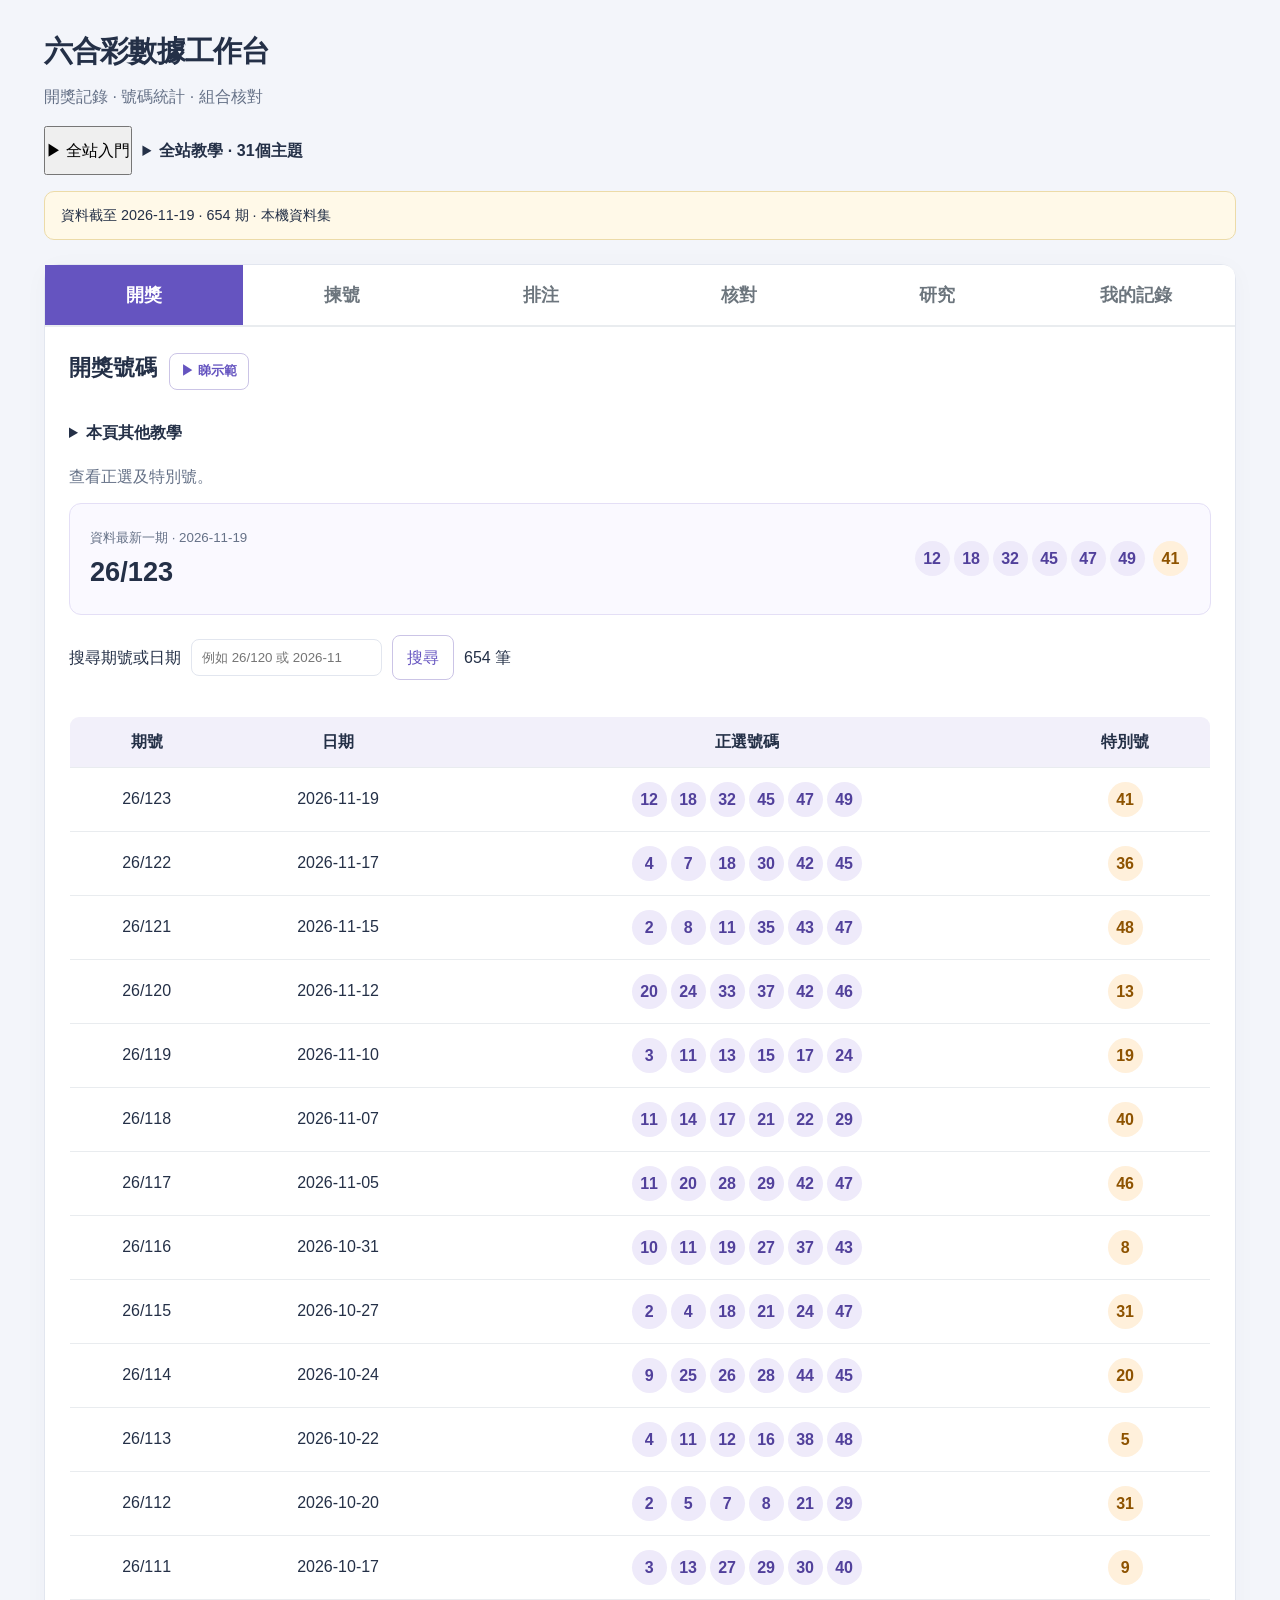
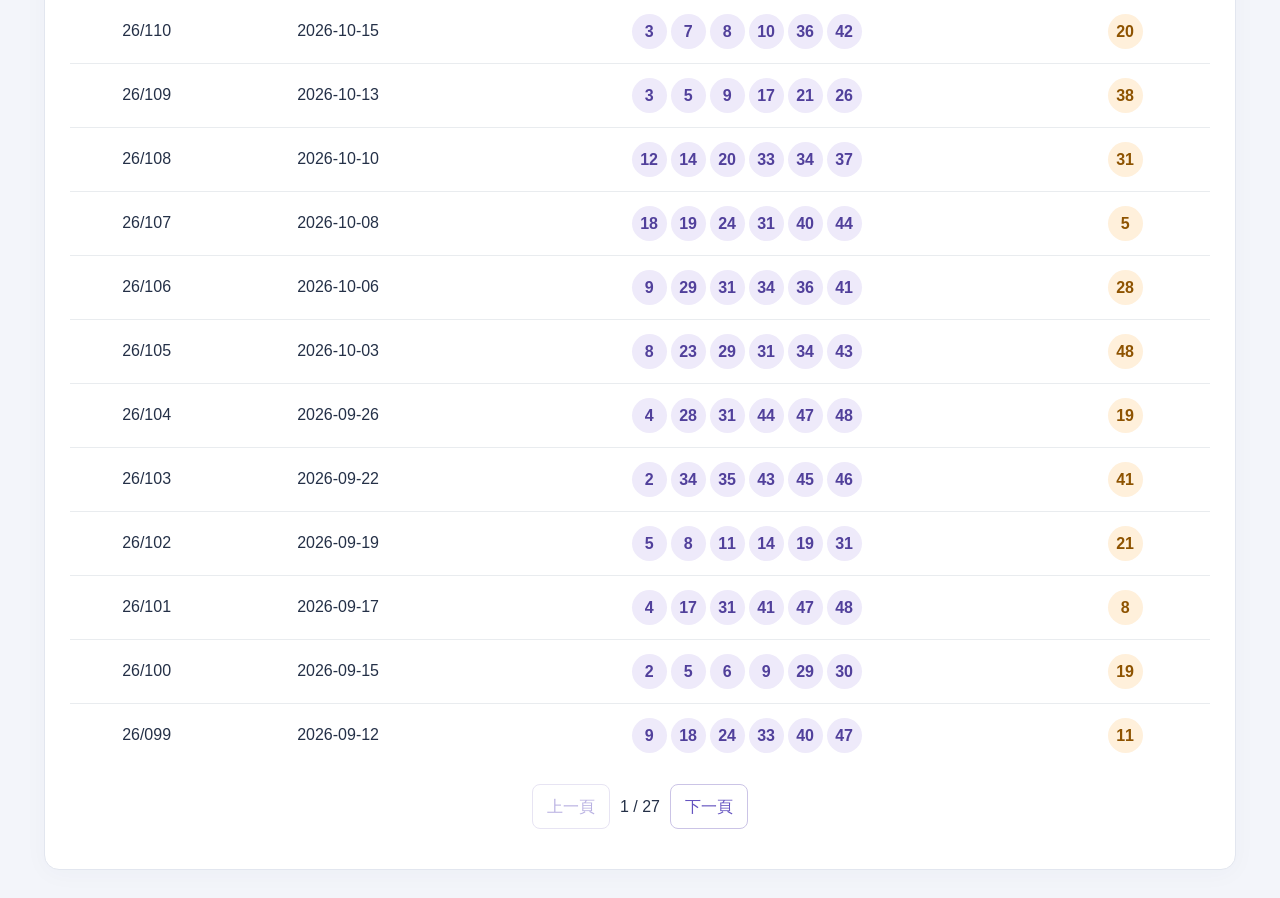
==== index.html @ 2b221ed0 "Add files via upload" ====
<!DOCTYPE html>
<html lang="zh-TW">
<head>
    <meta charset="UTF-8">
    <meta name="viewport" content="width=device-width, initial-scale=1.0">
    <title>六合彩數據工作台</title>
    <link rel="stylesheet" href="assets/base.css?v=20261117-prospective"><link rel="stylesheet" href="assets/ui.css?v=20261123-pool-hit-odds">
<link rel="stylesheet" href="assets/tutorials.css?v=20261118-mode-layout">
<link rel="stylesheet" href="assets/screen-tutorials.css?v=20261118-screen2">
</head>
<body>
    <div class="container">
        <div class="header">
            <h1>六合彩數據工作台</h1>
            <p>開獎記錄 · 號碼統計 · 組合核對</p>
        </div>

        <div class="tab-container">
            <div class="tab-nav">
                <button class="tab-button active" onclick="switchTab('results')">開獎結果</button>
                <button class="tab-button" onclick="switchTab('statistics')">統計分析</button>
                <button class="tab-button" onclick="switchTab('verification')">核對中獎</button>
            </div>

            <div class="tab-content">
                <!-- 結果標籤頁 -->
                <div id="results" class="tab-pane active">
                    <h2>近期開獎結果</h2>
                    <div id="results-content" class="loading">正在載入開獎數據...</div>
                </div>

                <!-- 統計標籤頁 -->
                <div id="statistics" class="tab-pane">
                    <h2>號碼統計分析</h2>
<section class="budget-panel" aria-labelledby="budget-title">
<h3 id="budget-title">固定注數：比較實際中獎機會</h3>
<p>先定注數及目標，再比較同一號碼池的排注方式。以下為研究及模擬，不會代你投注。</p>
<div class="budget-grid">
<label>每期注數<select id="budget-count"><option>5</option><option selected>10</option><option>15</option></select></label>
<label>主要目標<select id="budget-target"><option value="3">至少一注中3個正選</option><option value="4">至少一注中4個正選</option></select></label>
<label>探索用號碼池<select id="budget-scope"><option value="all">全49碼</option><option value="selected">按所選方法揀號</option><option value="custom">手動輸入心水池</option></select></label>
<label id="budget-selection-field" hidden>選號方法<select id="budget-selection"><option value="rank">排名（含特別號）</option><option value="rank_regular">排名（只計正選）</option><option value="blend">長短期混合</option><option value="rank_with_pair">排名＋搭配</option></select></label>
<label id="budget-size-field" hidden>自動號碼池大小<select id="budget-size"><option>10</option><option>11</option><option selected>12</option><option>13</option><option>14</option><option>15</option><option>16</option><option>17</option><option>18</option><option>19</option><option>20</option></select></label>
<label id="budget-train-field" hidden>選號資料期數<input id="budget-train" type="number" min="1" max="500" value="100"></label>
<label id="budget-short-field" hidden>混合短期<input id="budget-short" type="number" min="1" max="500" value="10"></label>
<label>探索重現編號<input id="budget-seed" type="number" min="0" max="4294967295" value="20261118"></label>
</div>
<p id="budget-scope-note" class="muted" aria-live="polite">從全49碼排注。</p>
<label id="budget-custom-field" class="budget-custom" hidden>心水號碼（以空格或逗號分隔）<input id="budget-custom" value="1 5 8 12 16 20 24 28 32 36 40 45"></label>
<div class="search-row"><button id="budget-generate" onclick="BudgetUI.generate()">產生並比較兩組注碼</button><button id="budget-export" onclick="BudgetUI.exportBets()" disabled>匯出完整注碼 JSON</button></div>
<p id="budget-status" role="status" aria-live="polite"></p><div id="budget-output"></div>
<div class="search-row"><label>核對歷史一期 <select id="budget-draw"></select></label><button id="budget-check" onclick="BudgetUI.check()" disabled>核對這兩組注碼</button></div><div id="budget-check-result"></div>
<details><summary>覆蓋方案：保證條件與整體機會</summary><p>12碼15注完整三碼覆蓋：池內有至少3個正選，至少一注中3個。此模板已逐一核對220種三碼組合。公平攪珠下，固定12碼完整覆蓋的整體中獎機會約14.8%；全49碼隨機15張不同注碼的平均機會約24.6%。兩者條件不同。</p><p>現有Mandel標準版覆蓋池內五碼組合：池內至少5個正選，至少一注中5個。刪注過濾會損失原覆蓋保證。</p><p><a href="https://combinatorialpress.com/ars-articles/volume-040-ars-articles/minimum-12-6-3-covers/" target="_blank" rel="noopener">12碼15注研究</a> · <a href="https://groups.google.com/g/rec.gambling.lottery/c/h9mVQc_rY3c" target="_blank" rel="noopener">163注原始來源</a></p><button onclick="BudgetUI.example()">查看49碼163注研究示例</button><div id="budget-example"></div></details>
<hr><h3>新版前瞻：同注數，逐期比較中獎</h3>
<p>開獎前鎖定五組注碼，資料更新後再核對。</p>
<p id="ticket-config-summary"></p>
<button type="button" onclick="BudgetUI.configureStudy()">設定研究選號及注數</button>
<div class="search-row"><label>預定評估期數 <input id="budget-horizon" type="number" min="20" max="500" value="120"></label><label>新版研究方案 <select id="ticket-plan" onchange="BudgetUI.renderStudy()"><option value="new">建立新版研究</option></select></label><button id="ticket-create" onclick="BudgetUI.save(true)">鎖定新方案及首期五組注碼</button><button id="ticket-next" onclick="BudgetUI.save(false)" disabled>保存下一期五組注碼</button><button onclick="BudgetUI.renderStudy()">更新結果</button></div>
<p id="ticket-status" role="status" aria-live="polite"></p><div id="ticket-results"></div>
<div class="search-row"><button id="ticket-export" onclick="BudgetUI.exportStudy()" disabled>匯出新版研究 JSON</button><button id="ticket-csv" onclick="BudgetUI.csv()" disabled>匯出逐期 CSV</button><label>匯入新版備份 <input type="file" accept=".json,application/json" onchange="BudgetUI.importStudy(this)"></label></div>
</section>

                    <div class="stats-controls">
                        <div class="range-selection">
                            <div class="range-title">📊 期數範圍選擇</div>

                            <div class="range-inputs">
                                <div class="input-group">
                                    <label class="input-label">最近第幾期起</label>
                                    <input type="number" id="start-period" class="period-input" min="1" max="999" value="1" placeholder="1">
                                </div>

                                <div class="range-separator">至</div>

                                <div class="input-group">
                                    <label class="input-label">最近第幾期止</label>
                                    <input type="number" id="end-period" class="period-input" min="1" max="999" value="100" placeholder="100">
                                </div>
                            </div>

                            <div class="range-info">
                                <span id="period-count">統計期數：100期</span> |
                                <span id="period-range">範圍：第1期 至 第100期</span>
                            </div>

                            <div class="quick-select">
                                <button type="button" class="prev-period-btn" onclick="shiftRangeBackward('stats')">⬅️ 上期</button>
                                <button type="button" class="next-period-btn" onclick="shiftRangeForward('stats')">下期 ➡️</button>
                                <button class="quick-btn" onclick="setQuickRange(1, 10)">近10期</button>
                                <button class="quick-btn" onclick="setQuickRange(1, 20)">近20期</button>
                                <button class="quick-btn" onclick="setQuickRange(1, 30)">近30期</button>
                                <button class="quick-btn" onclick="setQuickRange(1, 50)">近50期</button>
                                <button class="quick-btn" onclick="setQuickRange(1, 75)">近75期</button>
                                <button class="quick-btn" onclick="setQuickRange(1, 100)">近100期</button>
                            </div>
                            <div class="apply-buttons">
                                <button class="apply-btn" onclick="applyRangeSelection()">🔍 應用範圍統計</button>
                                <button class="apply-btn filter-btn" onclick="filterHighFrequencyNumbers()">🎲 篩選高頻號碼</button>
                            </div>
                        </div>
                        
                        <!-- 高頻號碼篩選結果顯示區域 -->
                        <div id="high-frequency-result" class="high-frequency-result">
                            <div class="hf-flex-container">
                                <!-- 左側：當前篩選結果 -->
                                <div class="hf-panel">
                                    <div class="hf-panel-header">
                                        <h4 class="hf-panel-title">📊 高頻號碼篩選結果</h4>
                                        <div class="hf-mode-inline">
                                            <select id="filter-mode-select" class="filter-mode-select-sm" onchange="updateFilterModeDescription()">
                                                <option value="default">純排名（固定總數，含特別號）</option>
                                                <option value="rank">排名模式（可切冷門，固定總數）</option>
                                                <option value="rank_regular">純排名（只計正選）</option>
                                                <option value="blend">長短期混合（含特別號）</option>
                                                <option value="rank_with_pair">排名＋搭配（固定總數）</option>
                                                <option value="cold_hot_balance">冷熱平衡</option>
                                                <option value="random">純隨機</option>
                                            </select>
                                            <select id="filter-count-select" aria-label="最終篩選號碼數" title="所有模式均以此數量作最終號碼總數" class="filter-count-select-sm" onchange="updateFilterModeDescription()">
<option value="6">6個</option>
<option value="7">7個</option>
<option value="8">8個</option>
<option value="9">9個</option>
<option value="10" selected>10個</option>
<option value="11">11個</option>
<option value="12">12個</option>
<option value="13">13個</option>
<option value="14">14個</option>
<option value="15">15個</option>
<option value="16">16個</option>
<option value="17">17個</option>
<option value="18">18個</option>
<option value="19">19個</option>
<option value="20">20個</option>
<option value="21">21個</option>
<option value="22">22個</option>
<option value="23">23個</option>
<option value="24">24個</option>
<option value="25">25個</option>
<option value="26">26個</option>
<option value="27">27個</option>
<option value="28">28個</option>
<option value="29">29個</option>
<option value="30">30個</option>
<option value="31">31個</option>
<option value="32">32個</option>
<option value="33">33個</option>
<option value="34">34個</option>
<option value="35">35個</option>
<option value="36">36個</option>
<option value="37">37個</option>
<option value="38">38個</option>
<option value="39">39個</option>
<option value="40">40個</option>
<option value="41">41個</option>
<option value="42">42個</option>
<option value="43">43個</option>
<option value="44">44個</option>
<option value="45">45個</option>
<option value="46">46個</option>
<option value="47">47個</option>
<option value="48">48個</option>
<option value="49">49個</option>
</select>
                                            <button type="button" id="rank-cold-toggle-btn" class="rank-cold-toggle-btn" style="display:none;" onclick="toggleRankColdComplement()" title="在頻率最高 N 碼與最低 N 碼間切換">切換冷門</button>
                                        </div>
                                    </div>
                                    <div id="blend-controls" hidden><label for="filter-short-periods">混合短期期數</label> <input id="filter-short-periods" type="number" min="1" value="10" onchange="updateFilterModeDescription()"><p class="muted">短期使用所選範圍中最新的幾期；長期使用整個所選範圍。兩邊先按期數換算頻率，再各佔50%；短期亦包含在長期內。例如長期20／短期10，最近10期合計佔75%權重，其餘10期佔25%。</p></div>
                                    <div class="hf-filter-info">
                                        <strong>篩選條件：</strong>
                                        <span id="filter-threshold-info" class="hf-highlight-text"></span>
                                    </div>
                                    <div class="hf-result-box">
                                        <strong>符合條件的號碼：</strong>
                                        <span id="filtered-numbers-count" class="hf-highlight-bold"></span>
                                        <div id="filtered-numbers" class="hf-numbers-display"></div>
                                    </div>
                                    <div class="hf-result-box-green">
                                        <strong>驗證期（較新一期）：</strong>
                                        <span id="previous-period-info" class="muted"></span>
                                        <div id="previous-period-numbers" class="hf-numbers-display" aria-live="polite"></div>
                                    </div>
                                    <div class="hf-result-box-green">
                                        <strong>詳細中獎概率</strong>
                                        <div id="probability-panel" class="hf-probability-panel">
                                            <div class="hf-probability-toolbar">
                                                <span class="hf-probability-toolbar-title">候選號碼與抽號模式概率</span>
                                                <button type="button" id="probability-toggle-btn" class="hf-probability-toggle" onclick="toggleProbabilityPanel()" aria-expanded="true" aria-controls="probability-info">收起</button>
                                            </div>
                                            <div id="probability-info" class="hf-probability-info" role="region" aria-label="候選號碼與抽號模式概率"></div>
                                        </div>
                                    </div>
                                    <div class="hf-result-box-purple">
                                        <div class="hf-draw-header">
                                            <strong>抽號模式：</strong>
                                            <select id="draw-mode-select" class="draw-mode-select-sm" onchange="updateDrawModeUI()">
                                                <option value="paired">保留搭配（每注6碼）</option>
                                                <option value="single" selected>單式（每注6個號碼）</option>
                                                <option value="complex">複式（每注7–15個號碼）</option>
                                                <option value="smart">聰明組合</option>
                                                <option value="smartComplex">聰明組合+復式</option>
                                                <option value="banker">膽拖（手動揀膽／腳）</option>
                                                <option value="mandel">Mandel 濃縮法</option>
                                            </select>

<div id="draw-ticket-count-container" class="draw-mode-option"><label for="draw-ticket-count">注數（覆蓋式排法）</label><select id="draw-ticket-count" onchange="refreshRandom6()"><option value="1">1注</option><option value="2">2注</option><option value="3">3注</option><option value="4">4注</option><option value="5">5注</option><option value="6">6注</option><option value="7">7注</option><option value="8">8注</option><option value="9">9注</option><option value="10">10注</option></select></div>
                                            <div id="paired-count-container" class="draw-mode-option" style="display:none"><label for="paired-count">保留搭配注數</label><select id="paired-count" onchange="refreshRandom6()"><option>1</option><option>3</option><option selected>5</option><option>10</option></select></div>
                                            <!-- Mandel 模式：號碼數量選擇器 -->
                                            <div id="mandel-draw-count-container" class="draw-mode-option" style="display: none;">
                                                <label>隨機選取號碼數：</label>
                                                <select id="mandel-draw-count-select" onchange="updateDrawModeUI()" class="complex-count-select-sm">
                                                    <option value="7">7個</option>
                                                    <option value="8">8個</option>
                                                    <option value="9">9個</option>
                                                    <option value="10" selected>10個</option>
                                                    <option value="11">11個</option>
                                                    <option value="12">12個</option>
                                                    <option value="13">13個</option>
                                                    <option value="14">14個</option>
                                                    <option value="15">15個</option>
                                                </select>
                                                <label class="mandel-advanced-option"><input type="checkbox" id="mandel-draw-advanced" onchange="onStatsMandelAdvancedChange()">進階版：剔除同區段4碼或以上的注碼</label>
                                                <details class="mandel-help"><summary>Mandel 係咩？用10碼做例子</summary><p>這個功能把已選號碼組成較少的六碼注數。所選的10碼全買複式是210注；本程式標準濃縮版生成56注。</p><p>標準版讓池內<strong>每一組5個號碼</strong>至少出現在一注內。所以選號池有至少5個正選時，至少一注會中5個正選或更多；不保證中6個，也不會令號碼池更容易選中開獎號碼。</p><p>進階版會再刪去含4個或以上同區段號碼的整注，因此注數更少，但原有五碼覆蓋保證不再適用。節省注數不等於提高中獎率或保證回本。</p></details>
                                                <small>統計頁從篩選結果抽取指定碼數；「核對中獎」的Mandel模式亦可手動揀號。</small>
                                            </div>

                                            <!-- 復式模式：數量選擇器 -->
                                            <div id="complex-count-container" class="draw-mode-option" style="display: none;">
                                                <label>號碼數量：</label>
                                                <select id="complex-count-select" class="complex-count-select-sm" onchange="onComplexCountChange()">
                                                    <option value="7">7個</option>
                                                    <option value="8">8個</option>
                                                    <option value="9">9個</option>
                                                    <option value="10">10個</option>
                                                    <option value="11">11個</option>
                                                    <option value="12">12個</option>
                                                    <option value="13">13個</option>
                                                    <option value="14">14個</option>
                                                    <option value="15">15個</option>
                                                </select>
                                            </div>
                                            
                                            <!-- 聰明組合模式：核心號碼選項 -->
                                            <div id="smart-core-container" class="draw-mode-option" style="display: none;">
                                                <label class="core-checkbox-label">
                                                    <input type="checkbox" id="smart-core-checkbox" onchange="updateSmartCoreUI()">
                                                    核心號碼
                                                </label>
                                                <select id="smart-core-number" class="smart-core-select-sm" style="display: none;" onchange="onSmartCoreNumberChange()">
                                                    <!-- 選項會根據高頻號碼動態生成 -->
                                                </select>
                                            </div>
                                            
                                            <!-- 聰明組合+復式模式：號碼數量選項 -->
                                            <div id="smart-complex-container" class="draw-mode-option" style="display: none;">
                                                <label>每注號碼數：</label>
                                                <select id="smart-complex-count-select" class="complex-count-select-sm" onchange="onSmartComplexCountChange()">
                                                    <option value="7">7個</option>
                                                    <option value="8">8個</option>
                                                    <option value="9">9個</option>
                                                    <option value="10">10個</option>
                                                </select>
                                            </div>
                                            
                                            <!-- 隨機注數選項 -->
                                            <div id="random-bet-container" class="draw-mode-option">
                                                <label class="core-checkbox-label random-bet-label">
                                                    <input type="checkbox" id="random-bet-checkbox" onchange="onRandomBetChange()">
                                                    隨機注數
                                                </label>
                                            </div>
                                        </div>
                                        
                                        <div id="banker-draw-container" class="banker-picker" style="display:none">
                                            <h4>點選號碼做膽／腳</h4>
                                            <div class="banker-targets">
                                                <label for="banker-draw-count">想揀幾個膽 <select id="banker-draw-count" onchange="onStatsBankerTargetsChange()"><option>1</option><option selected>2</option><option>3</option><option>4</option><option>5</option></select></label>
                                                <label for="runner-draw-count">想揀幾個腳 <input id="runner-draw-count" type="number" min="1" max="48" value="8" step="1" onchange="onStatsBankerTargetsChange()"></label>
                                            </div>
                                            <div class="banker-role-controls" role="group" aria-label="點選號碼的用途">
                                                <button type="button" id="stats-pick-banker" aria-pressed="true" onclick="setStatsBankerRole('bankers')">揀膽 <span id="stats-banker-progress">0 / 2</span></button>
                                                <button type="button" id="stats-pick-runner" aria-pressed="false" onclick="setStatsBankerRole('runners')">揀腳 <span id="stats-runner-progress">0 / 8</span></button>
                                            </div>
                                            <p id="stats-banker-hint" class="banker-picker-hint"></p>
                                            <div id="stats-banker-grid" class="banker-picker-grid" role="group" aria-label="篩選號碼池，選取膽碼或腳碼"></div>
                                            <div id="stats-banker-selected" class="banker-selected-summary"></div>
                                            <div class="banker-picker-shortcuts">
                                                <button type="button" onclick="fillStatsBankerRandom()">隨機補齊</button>
                                                <button type="button" onclick="useRemainingStatsRunners()">其餘全做腳</button>
                                                <button type="button" onclick="clearStatsBankerDraft()">清除全部</button>
                                            </div>
                                            <p id="stats-banker-status" role="status" aria-live="polite"></p>
                                            <button type="button" id="stats-banker-generate" class="banker-generate" onclick="generateStatsBanker()" disabled>生成膽拖並保存</button>
                                            <small>每注固定所有膽碼，再從腳碼選滿6碼。紫色「膽」、綠色「腳」；未選號碼不會加入。</small>
                                        </div>

                                        <div class="hf-draw-result-label">
                                            <strong id="draw-result-title">隨機抽取 6 個號碼：</strong>
                                        </div>
                                        <div id="random-6-numbers" class="hf-random-numbers"></div>
                                        <button id="refresh-draw-btn" onclick="refreshRandom6()" class="hf-refresh-btn">🔄 重新隨機抽取</button>
                                    </div>
                                </div>
                                
                                <!-- 右側：歷史記錄 -->
                                <div class="hf-panel">
                                    <div class="hf-history-header">
                                        <h4 class="hf-history-title">📜 篩選歷史記錄</h4>
                                        <button onclick="clearFilterHistory()" class="hf-clear-btn">清除歷史</button>
                                    </div>
                                    <div id="filter-history" class="hf-history-list" tabindex="-1" aria-label="篩選歷史記錄">
                                        <p class="hf-empty-message">尚無篩選記錄</p>
                                    </div>
                                    
                                    <!-- 歷史高頻號碼 -->
                                    <div class="hf-highlight-box">
                                        <h4 class="hf-highlight-header">
                                            <span class="hf-highlight-icon">🔥</span>
                                            歷史高頻號碼
                                        </h4>
                                        <div id="historical-high-frequency" class="hf-highlight-content">
                                            <p class="hf-empty-message">尚無歷史數據</p>
                                        </div>
                                    </div>
                                </div>
                            </div>
                        </div>
                    </div>
                    <section id="pool-comparison" class="backtest">
                        <h3>固定碼數：較新一期命中比較</h3>
                        <p class="ux-purpose">四種揀號方法＋全49碼，同注數比較隨機排注及覆蓋搜尋。</p>
                        <div class="search-row">
                            <label>每期選號用前幾期 <input id="pool-train" type="number" min="1" value="100"></label>
                            <label>混合短期 <input id="pool-short" type="number" min="1" value="10"></label>
                            <label>每次選幾碼 <input id="pool-size" type="number" min="6" max="49" value="10"></label>
                            <label>核對最近幾期 <input id="pool-periods" type="number" min="1" value="100"></label>
                            <label>每法每期注數 <select id="pool-tickets"><option>1</option><option>2</option><option>3</option><option>4</option><option>5</option><option>6</option><option>7</option><option>8</option><option>9</option><option selected>10</option></select></label>
                            <button id="compare-pool-selections" onclick="comparePoolSelections()">逐期比較</button>
                            <button id="cancel-pool-comparison" onclick="cancelPoolComparison()" hidden>取消</button>
                            <button id="export-pool-comparison" onclick="exportPoolComparison()" disabled>匯出逐期注碼 CSV</button>
                        </div>
                        <p class="muted">每期重新揀號、重新排注，只用開獎前資料；全49碼兩組亦每期重排。每注6碼，同組不重複。</p>
                        <label>比較指標 <select id="pool-ticket-goal" onchange="renderPoolComparison()"><option value="hit3">至少一注中3個或以上：期數</option><option value="hit4">至少一注中4個或以上：期數</option><option value="winningTickets">中3個或以上：總注數</option></select></label>
                        <p id="pool-comparison-status" role="status" aria-live="polite"></p>
                        <div id="pool-comparison-results"></div>
                        <details><summary>只看號碼池命中（未計排注）</summary>
                            <label>號碼池排序 <select id="pool-goal" onchange="renderPoolComparison()"><option value="mean">平均命中正選</option><option value="hit3">中3碼或以上期數</option><option value="hit4">中4碼或以上期數</option></select></label>
                            <div id="pool-only-results"></div>
                        </details>
                    </section>
                    <section id="research-panel" class="backtest">
                        <h3>前瞻研究：固定規則，逐期比較</h3>
                        <p>每期同時保存「純排名、只計正選、長短期混合」三組 10 碼。主要目標固定為<strong>號碼池中至少 3 個正選</strong>；完整注碼、注數及規則一併鎖定。</p>
                        <label for="research-plan">研究方案</label>
                        <select id="research-plan" onchange="renderResearch(this.value)"><option value="new">建立新方案</option></select>
                        <div class="search-row research-settings">
                            <label>每期選號用前幾期 <input id="research-train" type="number" min="1" max="500" value="20" onchange="updateResearchDraft()"></label>
                            <label>混合短期 <input id="research-short" type="number" min="1" max="500" value="10" onchange="updateResearchDraft()"></label>
                            <label>評估其後連續幾期 <input id="research-horizon" type="number" min="20" max="500" value="100" onchange="updateResearchDraft()"></label>
                            <label>三組共用注碼方式 <select id="research-bet-mode" onchange="updateResearchDraft()"><option value="sample">固定注數（同預算）</option><option value="mandel">Mandel 標準濃縮</option></select></label>
                            <label>每方法每期注數 <input id="research-tickets" type="number" min="1" max="210" value="10" onchange="updateResearchDraft()"></label>
                        </div>
                        <p id="research-draft-summary"></p>
                        <div class="research-actions">
                            <button id="research-create" onclick="saveResearch(true)">鎖定方案及首期選號</button>
                            <button id="research-lock" onclick="saveResearch(false)" hidden>保存下一期三組選號及注碼</button>
                            <button onclick="renderResearch()">更新核對顯示</button>
                            <button id="research-csv" onclick="exportResearchCSV()">匯出逐期 CSV</button>
                            <button id="research-export" onclick="exportResearch()">匯出研究備份</button>
                            <label class="research-import">匯入研究備份 <input id="research-import" type="file" accept=".json,application/json" onchange="importResearchFile(this)"></label>
                        </div>
                        <p id="research-status" role="status" aria-live="polite"></p>
                        <details class="research-help"><summary>每期怎樣用？</summary><ol><li>首次設定期數及注數，鎖定方案；開始後不能改規則或重抽。</li><li>每次手動更新開獎資料後，按「更新核對顯示」，再保存下一期的三組選號。</li><li>必須在開獎日前保存；同日保存因欠缺精確開獎時間而保守排除。漏存不補選，亦不延長原定評估期數。</li><li>完成預定期數後一起評估三種方法。次要指標不取代原先主要目標，100 期亦不代表足以證明有效。</li></ol><p>全部為研究模擬，沒有代為下注。記錄只存於此瀏覽器，請定期匯出備份；本機時間沒有第三方驗證。網站不會自動下載開獎資料。研究備份亦包含於「核對中獎 → 匯出備份」。</p></details>
                        <div id="research-results"></div>
                    </section>
                    <section id="forecast-panel" class="backtest">
                        <h3>個別預存記錄（只比較號碼池）</h3>
                        <p>先以最新一期為起點篩選，再保存目前號碼池。同一基準期只保存第一筆，並一併保存同碼數的純排名作比較。新增開獎資料後，會核對基準期緊接的下一期。</p>
                        <button onclick="saveForecast()">鎖定目前篩選，等待下一期</button>
                        <button onclick="renderForecasts()">更新核對顯示</button>
                        <button onclick="exportForecasts()">匯出預存記錄 CSV</button>
                        <p id="forecast-status" role="status"></p>
                        <p class="muted">記錄保存在此瀏覽器，並納入「核對中獎 → 匯出備份」。本機時間及匯入檔案沒有獨立時間驗證；只把保存日期早於開獎日期的記錄納入前瞻統計。同日或較後保存只列為補錄。網站不會自動下載新開獎資料。</p>
                        <div id="forecast-results"></div>
                    </section>
                    <section id="pair-comparison" class="backtest"></section>
                    <div id="stats-content" class="loading">正在載入統計數據...</div>
                </div>

                <!-- 核對中獎標籤頁 -->
                <div id="verification" class="tab-pane">
                    <h2>核對中獎</h2>
                    <div class="d-flex" style="gap: 2rem; display: flex; justify-content: center;">
                        <!-- 投注號碼選擇區域 -->
                        <div class="number-selection-container">
                            <h3 class="section-heading">🎯 投注號碼選擇</h3>

                            <!-- 投注模式切換 -->
                            <div class="betting-mode-tabs">
                                <button class="mode-tab active" onclick="switchBettingMode('complex')">單式／複式投注</button>
                                <button class="mode-tab" onclick="switchBettingMode('banker')">膽拖投注</button>
                                <button class="mode-tab" onclick="switchBettingMode('mandel')">Mandel 濃縮法</button>
                                <button id="history-mode-tab" class="mode-tab hidden" onclick="switchBettingMode('groups')">歷史注碼</button>
                            </div>
                            <div id="groups-betting-mode" class="betting-mode-content hidden">
                                <h4 id="history-bet-title"></h4>
                                <p>已載入歷史保存的逐組注碼，使用號碼詳列於下方核對結果。更改期數範圍即可再次核對。</p>
                                <p id="history-bet-count"></p>
                                <button onclick="clearHistoryBet()">清除已載入注碼</button>
                            </div>

                            <!-- 複式投注模式 -->
                            <div id="complex-betting-mode" class="betting-mode-content">
                                <!-- 號碼選擇狀態 -->
                                <div class="selection-status">
                                    <div class="random-controls">
                                        <select id="bet-count-select" class="count-select">
                                            <option value="6">6 個</option>
                                            <option value="7">7 個</option>
                                            <option value="8">8 個</option>
                                            <option value="9">9 個</option>
                                            <option value="10" selected>10 個</option>
                                            <option value="11">11 個</option>
                                            <option value="12">12 個</option>
                                            <option value="13">13 個</option>
                                            <option value="14">14 個</option>
                                            <option value="15">15 個</option>
                                            <option value="16">16 個</option>
                                            <option value="17">17 個</option>
                                            <option value="18">18 個</option>
                                            <option value="19">19 個</option>
                                            <option value="20">20 個</option>
                                        </select>
                                        <button onclick="complexRandomSelect()" class="random-btn">隨機號碼</button>
                                        <button id="clear-complex-selection" onclick="clearComplexSelection()">清除全部</button>
                                    </div>
                                    <span id="selected-count">已選擇：0個號碼</span>
                                    <span id="combination-count">可組合：0注</span>
                                </div>

                                <!-- 號碼表格 -->
                                <div class="number-grid" id="number-grid">
                                    <!-- 1-49的號碼將由JavaScript動態生成 -->
                                </div>
                            </div>

                            <!-- 膽腳投注模式 -->
                            <div id="banker-betting-mode" class="betting-mode-content hidden">
                                <!-- 膽腳投注狀態 -->
                                <div class="banker-selection-status">
                                    <span id="banker-count">膽碼：0個</span>
                                    <span id="runner-count">腳碼：0個</span>
                                    <span id="banker-combination-count">總組合：0注</span>
                                    <button id="clear-banker-selection" onclick="clearBankerSelection()">清除全部膽／腳</button>
                                </div>

                                <!-- 膽碼選擇區 -->
                                <div class="banker-section">
                                    <div class="d-flex align-items-center mx-auto justify-content-center">
                                        <h4 class="section-title">膽碼選擇（1-5個號碼）</h4>
                                        <div class="random-controls" style="justify-content:center;margin-bottom:12px;">
                                            <select id="banker-count-select" class="count-select">
                                                <option value="1">1 個</option>
                                                <option value="2" selected>2 個</option>
                                                <option value="3">3 個</option>
                                                <option value="4">4 個</option>
                                                <option value="5">5 個</option>
                                            </select>
                                            <button onclick="bankerRandomSelect()" class="random-btn">隨機號碼</button>
                                        </div>
                                    </div>
                                    <div class="number-grid banker-grid" id="banker-grid">
                                        <!-- 1-49的號碼將由JavaScript動態生成 -->
                                    </div>
                                </div>

                                <!-- 腳碼選擇區 -->
                                <div class="runner-section">

                                    <div class="d-flex align-items-center mx-auto justify-content-center">
                                        <h4 class="section-title">腳碼選擇（至少1個號碼）</h4>
                                        <div class="random-controls" style="justify-content:center;margin-bottom:12px;">
                                            <select id="runner-count-select" class="count-select">
                                                <option value="1">1 個</option>
                                                <option value="2">2 個</option>
                                                <option value="3">3 個</option>
                                                <option value="4">4 個</option>
                                                <option value="5">5 個</option>
                                                <option value="6">6 個</option>
                                                <option value="7">7 個</option>
                                                <option value="8" selected>8 個</option>
                                                <option value="9">9 個</option>
                                                <option value="10">10 個</option>
                                                <option value="11">11 個</option>
                                                <option value="12">12 個</option>
                                                <option value="13">13 個</option>
                                                <option value="14">14 個</option>
                                                                                            <option value="15">15 個</option>
                                                <option value="16">16 個</option>
                                                <option value="17">17 個</option>
                                                <option value="18">18 個</option>
                                                <option value="19">19 個</option>
                                                <option value="20">20 個</option>
                                                <option value="21">21 個</option>
                                                <option value="22">22 個</option>
                                                <option value="23">23 個</option>
                                                <option value="24">24 個</option>
                                                <option value="25">25 個</option>
                                                <option value="26">26 個</option>
                                                <option value="27">27 個</option>
                                                <option value="28">28 個</option>
                                                <option value="29">29 個</option>
                                                <option value="30">30 個</option>
                                                <option value="31">31 個</option>
                                                <option value="32">32 個</option>
                                                <option value="33">33 個</option>
                                                <option value="34">34 個</option>
                                                <option value="35">35 個</option>
                                                <option value="36">36 個</option>
                                                <option value="37">37 個</option>
                                                <option value="38">38 個</option>
                                                <option value="39">39 個</option>
                                                <option value="40">40 個</option>
                                                <option value="41">41 個</option>
                                                <option value="42">42 個</option>
                                                <option value="43">43 個</option>
                                                <option value="44">44 個</option>
                                                <option value="45">45 個</option>
                                                <option value="46">46 個</option>
                                                <option value="47">47 個</option>
                                                <option value="48">48 個</option>
</select>
                                            <button onclick="runnerRandomSelect()" class="random-btn">隨機號碼</button>
                                        </div>
                                    </div>
                                    <div class="number-grid runner-grid" id="runner-grid">
                                        <!-- 1-49的號碼將由JavaScript動態生成 -->
                                    </div>
                                </div>
                            </div>

                            <!-- Mandel 濃縮法模式 -->
                            <div id="mandel-betting-mode" class="betting-mode-content hidden">
                                <p class="mandel-description">
                                    Mandel 覆蓋設計法：標準版覆蓋所有五元組；進階版再按同區段規則剔除注碼，不再保證完整覆蓋。
                                </p>

                                <details class="mandel-help"><summary>Mandel 係咩？用10碼做例子</summary><p>這個功能把已選號碼組成較少的六碼注數。所選的10碼全買複式是210注；本程式標準濃縮版生成56注。</p><p>標準版讓池內<strong>每一組5個號碼</strong>至少出現在一注內。所以選號池有至少5個正選時，至少一注會中5個正選或更多；不保證中6個，也不會令號碼池更容易選中開獎號碼。</p><p>進階版會再刪去含4個或以上同區段號碼的整注，因此注數更少，但原有五碼覆蓋保證不再適用。節省注數不等於提高中獎率或保證回本。</p></details>

                                <!-- v 值選擇器 -->
                                <div class="mandel-v-selector">
                                    <label class="mandel-v-label">選擇號碼數量：</label>
                                    <select id="mandel-v-select" class="mandel-v-select" onchange="onMandelVChange()">
                                        <option value="7">7 個</option>
                                        <option value="8">8 個</option>
                                        <option value="9">9 個</option>
                                        <option value="10">10 個</option>
                                        <option value="11">11 個</option>
                                        <option value="12">12 個</option>
                                        <option value="13">13 個</option>
                                        <option value="14">14 個</option>
                                        <option value="15" selected>15 個</option>
                                        <option value="16">16 個</option>
                                        <option value="17">17 個</option>
                                        <option value="18">18 個</option>
                                    </select>
                                    <span id="mandel-estimate" class="mandel-estimate-badge">本版演算法 726 注 · $7,260</span>
                                </div>

                                <label class="mandel-advanced-option"><input type="checkbox" id="mandel-advanced" onchange="onMandelAdvancedChange()">進階版：剔除同區段4碼或以上的注碼</label>
                                <p class="muted">區段為1–9、10–19、20–29、30–39、40–49。例如一注包含1、2、3、4便剔除；過濾後不再保證五元組覆蓋。</p>

                                <!-- 號碼選擇狀態 -->
                                <div class="mandel-selector-header" style="margin-bottom:10px;">
                                    <span id="mandel-count" class="mandel-count">已選：0 / 15</span>
                                </div>

                                <!-- 號碼網格 -->
                                <div id="mandel-grid" class="number-grid"></div>

                                <!-- 操作按鈕 -->
                                <div class="mandel-actions">
                                    <button onclick="mandelRankFill()" class="mandel-btn mandel-btn-secondary">排名號碼</button>
                                    <button onclick="mandelQuickRandom()" class="mandel-btn mandel-btn-secondary">隨機選號</button>
                                    <button onclick="mandelClearAll()" class="mandel-btn mandel-btn-secondary">清除全部</button>
                                    <button id="mandel-generate-btn" onclick="mandelGenerate()" class="mandel-btn mandel-btn-primary" disabled>生成濃縮組合</button>
                                </div>

                                <!-- 計算進度 -->
                                <div id="mandel-progress" class="mandel-progress" style="display:none;">
                                    <div class="mandel-progress-text">正在計算覆蓋設計...</div>
                                    <div class="mandel-progress-bar-outer">
                                        <div id="mandel-progress-bar" class="mandel-progress-bar-inner" style="width:0%"></div>
                                    </div>
                                </div>

                                <!-- 結果摘要 -->
                                <div id="mandel-results" class="mandel-results" style="display:none;">
                                    <div class="mandel-stats-row">
                                        <div class="mandel-stat-card">
                                            <div class="mandel-stat-value" id="mandel-total-bets">0</div>
                                            <div class="mandel-stat-label">總注數</div>
                                        </div>
                                        <div class="mandel-stat-card">
                                            <div class="mandel-stat-value" id="mandel-total-cost">$0</div>
                                            <div class="mandel-stat-label">總成本（每注$10）</div>
                                        </div>
                                        <div class="mandel-stat-card">
                                            <div class="mandel-stat-value" id="mandel-full-cost">$0</div>
                                            <div class="mandel-stat-label">全買成本</div>
                                        </div>
                                        <div class="mandel-stat-card">
                                            <div class="mandel-stat-value" id="mandel-saving">0%</div>
                                            <div class="mandel-stat-label">節省比例</div>
                                        </div>
                                    </div>

                                    <div id="mandel-filter-summary" aria-live="polite"></div>
                                    <div id="mandel-guarantee" class="mandel-guarantee-box">
                                        <h3>覆蓋保證</h3>
                                        <p>如果你選的號碼池包含<strong>至少5個開獎正選號碼</strong>：</p>
                                        <ul>
                                            <li>至少 <strong>1 注</strong> 中 5 個或以上正選號碼（三獎或更高獎項）</li>
                                            <li>其他獎項及注數按實際組合核對，沒有固定保證</li>
                                        </ul>
                                        <p style="margin-top:8px;font-size:0.85em;color:#e67e22;">⚠ 此設計不保證頭獎（中6個）或二獎（中5個+特別號），僅保證至少三獎。</p>
                                        <p class="mandel-prob-note" id="mandel-prob-note">
                                            6 個開獎號碼全落在 15 個之中的機率：≈ 0.036%（約 1/2,794）
                                        </p>
                                    </div>

                                    <!-- 組合列表（預設收合） -->
                                    <div class="mandel-combos-header">
                                        <h3>組合列表 <span id="mandel-combo-count-label"></span></h3>
                                        <div>
                                            <button onclick="mandelToggleSection()" class="mandel-btn mandel-btn-secondary" id="mandel-section-toggle-btn">隱藏</button>
                                            <button onclick="mandelToggleCombos()" class="mandel-btn mandel-btn-secondary" id="mandel-toggle-btn">展開全部</button>
                                            <button onclick="mandelExport()" class="mandel-btn mandel-btn-secondary">匯出 CSV</button>
                                        </div>
                                    </div>
                                    <div id="mandel-combos-section">
                                    <div id="mandel-combos-preview"></div>
                                    <div class="mandel-combos-scroll" id="mandel-combos-full" style="display:none;">
                                        <table class="mandel-table">
                                            <thead>
                                                <tr><th>#</th><th>號碼組合</th></tr>
                                            </thead>
                                            <tbody id="mandel-combos-body"></tbody>
                                        </table>
                                    </div>
                                    </div>
                                </div>

                                <!-- 原理說明（折疊） -->
                                <details class="mandel-info-box" style="margin-top:15px;">
                                    <summary style="cursor:pointer;font-weight:700;color:#333;">原理說明</summary>
                                    <ul style="margin-top:10px;">
                                        <li>這是數學上的<strong>覆蓋設計 C(v, 6, 5)</strong></li>
                                        <li>從 v 個號碼中，所有 5 個一組的組合 = C(v,5) 個</li>
                                        <li>每注 6 個號碼包含 C(6,5) = 6 個五元組</li>
                                        <li>用貪心演算法減少注數（不保證最少），使每個五元組至少被覆蓋一次</li>
                                        <li>此處實作為五元組覆蓋設計，不代表歷史彩票策略的完整重現</li>
                                    </ul>
                                </details>
                            </div>

                            <!-- 控制按鈕 -->
                            <!-- <div class="random-controls">
                                <button class="control-btn reset-btn" onclick="resetSelection()">🔄 重置</button>
                                <button class="control-btn save-btn" onclick="saveSelection()">💾 保存選擇</button>
                            </div>

                            <div class="quick-selection">
                                <h4>快速選擇預設組合：</h4>
                                <div class="quick-options">
                                    <button class="quick-option-btn" onclick="loadQuickSelection('hot')">熱門號碼</button>
                                    <button class="quick-option-btn" onclick="loadQuickSelection('custom1')">組合一</button>
                                    <button class="quick-option-btn" onclick="loadQuickSelection('custom2')">組合二</button>
                                    <button class="quick-option-btn" onclick="loadQuickSelection('saved')">我的保存</button>
                                </div>
                            </div> -->
                        </div>

                        <!-- 期數範圍選擇區域 -->
                        <div class="verification-controls">
                            <div class="range-selection">
                                <div class="range-title">📊 期數範圍選擇</div>

                                <div class="range-inputs">
                                    <div class="input-group">
                                        <label class="input-label">最近第幾期起</label>
                                        <input type="number" id="verification-start-period" class="period-input" min="1" max="999" value="1" placeholder="1">
                                    </div>

                                    <div class="range-separator">至</div>

                                    <div class="input-group">
                                        <label class="input-label">最近第幾期止</label>
                                        <input type="number" id="verification-end-period" class="period-input" min="1" max="999" value="50" placeholder="40">
                                    </div>
                                </div>

                                <div class="range-info">
                                    <span id="verification-period-count">統計期數：40期</span> |
                                    <span id="verification-period-range">範圍：第1期 至 第40期</span>
                                </div>

                                <div class="quick-select">
                                    <button type="button" class="prev-period-btn" onclick="shiftRangeBackward('verification')">⬅️ 上期</button>
                                    <button type="button" class="next-period-btn" onclick="shiftRangeForward('verification')">下期 ➡️</button>
                                    <button class="quick-btn" onclick="setVerificationQuickRange(1, 10)">近10期</button>
                                    <button class="quick-btn" onclick="setVerificationQuickRange(1, 20)">近20期</button>
                                    <button class="quick-btn" onclick="setVerificationQuickRange(1, 30)">近30期</button>
                                    <button class="quick-btn" onclick="setVerificationQuickRange(1, 40)">近40期</button>
                                </div>
                            </div>
                        </div>
                    </div>

                    <!-- 計算按鈕 -->
                    <div class="calculation-controls">
                        <button class="calculate-btn" onclick="calculateComplexWinnings()">估算獎金</button>
                        <button class="analysis-btn" onclick="loadVerification()">核對結果</button>
                    </div>

                    <div id="verification-content" class="loading">正在載入統計分析數據...</div>
                </div>

                <!-- (Mandel 已移入核對中獎) -->
            </div>
        </div>
    </div>

    <!-- 派彩獎金彈窗 -->
    <div id="winnings-modal" class="modal">
        <div class="modal-content">
            <div class="modal-header">
                <h2 class="modal-title">派彩獎金詳情</h2>
                <span class="close" onclick="closeWinningsModal()">&times;</span>
            </div>
            <div id="winnings-details">
                <!-- 獎金詳情將由JavaScript動態生成 -->
            </div>
        </div>
    </div>

    <script src="assets/draws.js?v=20261118-draw-26-123"></script>
<script src="assets/core.js?v=20261117-prospective"></script>
<script src="assets/coverage.js?v=20261123-pool-hit-odds"></script>
<script src="assets/selection-cover.js?v=20261123-odds"></script>
<script src="assets/selection-odds.js?v=20261123-pool-hit-odds"></script>
<script src="assets/selection-odds-ui.js?v=20261123-candidate-toggle"></script>
<script src="assets/pairing.js?v=20261117-prospective"></script>
<script src="assets/selection.js?v=20261118-blend-tie-fix"></script>
<script src="assets/forecast.js?v=20261117-prospective"></script>
<script src="assets/storage.js?v=20261123-odds"></script>
<script src="assets/app.js?v=20261117-prospective"></script>
<script src="assets/statistics.js?v=20261123-history-hits"></script>
<script src="assets/mandel-engine.js?v=20261117-prospective"></script>
<script src="assets/mandel.js?v=20261118-budget"></script>
<script src="assets/ui.js?v=20261117-prospective"></script>
<script src="assets/pairing-ui.js?v=20261118-budget"></script>
<script src="assets/selection-ui.js?v=20261118-rolling49"></script>
<script src="assets/research-build.js?v=20261118-blend-tie-fix"></script>
<script src="assets/research.js?v=20261117-prospective"></script>
<script src="assets/research-ui.js?v=20261117-prospective"></script>
<script src="assets/cover-templates.js?v=20261118-budget"></script>
<script src="assets/budget.js?v=20261118-rolling49"></script>
<script src="assets/pool-comparison.js?v=20261118-rolling49"></script>
<script src="assets/ticket-research.js?v=20261118-pool20"></script>
<script src="assets/ticket-build.js?v=20261118-rolling49"></script>
<script src="assets/budget-ui.js?v=20261118-pool20"></script>
<script src="assets/tutorials.js?v=20261118-rolling49"></script>
<script src="assets/ux-navigation.js?v=20261118-mode-layout"></script>
<script src="assets/screen-tutorials.js?v=20261118-rolling49"></script>
</body>
</html>
---- assets/base.css ----
* {
            margin: 0;
            padding: 0;
            box-sizing: border-box;
        }

        body {
            font-family: 'Microsoft JhengHei', 'Segoe UI', Tahoma, Geneva, Verdana, sans-serif;
            background: linear-gradient(135deg, #667eea 0%, #764ba2 100%);
            min-height: 100vh;
        }
        .d-flex{
            display: flex;
        }
        .align-items-center{
            align-items: center;
        }
        .justify-content-center{
            justify-content: center;
        }

        .mx-auto{
            margin-left:auto
        }

        .container {
            max-width: 1400px;
            margin: 0 auto;
            padding: 20px;
        }

        .header {
            text-align: center;
            color: white;
            margin-bottom: 30px;
        }

        .header h1 {
            font-size: 2.5rem;
            margin-bottom: 10px;
            text-shadow: 2px 2px 4px rgba(0,0,0,0.3);
        }

        .tab-container {
            background: white;
            border-radius: 15px;
            box-shadow: 0 10px 30px rgba(0,0,0,0.2);
            overflow: hidden;
        }

        .tab-nav {
            display: flex;
            background: #f8f9fa;
            border-bottom: 2px solid #e9ecef;
        }

        .tab-button {
            flex: 1;
            padding: 15px 30px;
            background: none;
            border: none;
            font-size: 1.1rem;
            font-weight: 600;
            color: #6c757d;
            cursor: pointer;
            transition: all 0.3s ease;
        }

        .tab-button.active {
            background: linear-gradient(135deg, #667eea 0%, #764ba2 100%);
            color: white;
        }

        .tab-content {
            padding: 30px;
            min-height: 600px;
        }

        .tab-pane {
            display: none;
        }

        .tab-pane.active {
            display: block;
        }

        /* 結果表格 */
        .results-table {
            width: 100%;
            border-collapse: collapse;
            margin-top: 20px;
            background: white;
            border-radius: 10px;
            overflow: hidden;
            box-shadow: 0 5px 15px rgba(0,0,0,0.1);
        }

        .results-table th,
        .results-table td {
            padding: 12px;
            text-align: center;
            border-bottom: 1px solid #e9ecef;
        }

        .results-table th {
            background: linear-gradient(135deg, #667eea 0%, #764ba2 100%);
            color: white;
            font-weight: 600;
        }

        .results-table tr:hover {
            background-color: #f8f9fa;
        }

        .number-ball {
            display: inline-block;
            width: 35px;
            height: 35px;
            background: linear-gradient(135deg, #667eea 0%, #764ba2 100%);
            color: white;
            border-radius: 50%;
            line-height: 35px;
            margin: 2px;
            font-weight: bold;
            text-align: center;
        }

        .extra-number-ball {
            background: linear-gradient(135deg, #ff6b6b 0%, #ee5a24 100%);
        }

        /* 統計控制 */
        .stats-controls {
            display: flex;
            flex-direction: column;
            align-items: center;
            gap: 20px;
            margin-bottom: 30px;
            background: #f8f9fa;
            border-radius: 15px;
            padding: 25px;
            box-shadow: 0 4px 15px rgba(0,0,0,0.1);
        }

        .range-selection {
            display: flex;
            flex-direction: column;
            gap: 15px;
            width: 100%;
            max-width: 600px;
        }

        .range-title {
            text-align: center;
            font-size: 1.2rem;
            font-weight: 600;
            color: #333;
            margin-bottom: 10px;
        }

        .range-inputs {
            display: flex;
            gap: 20px;
            align-items: center;
            justify-content: center;
            flex-wrap: wrap;
        }

        .input-group {
            display: flex;
            flex-direction: column;
            align-items: center;
            gap: 8px;
        }

        .input-label {
            font-size: 0.9rem;
            font-weight: 600;
            color: #666;
        }

        .period-input {
            width: 100px;
            padding: 10px 12px;
            border: 2px solid #e9ecef;
            border-radius: 8px;
            font-size: 1rem;
            text-align: center;
            transition: all 0.3s ease;
        }

        .period-input:focus {
            outline: none;
            border-color: #667eea;
            box-shadow: 0 0 0 3px rgba(102, 126, 234, 0.1);
        }

        .range-separator {
            font-size: 1.2rem;
            font-weight: bold;
            color: #667eea;
            margin: 0 10px;
        }

        .quick-select {
            display: flex;
            gap: 10px;
            flex-wrap: wrap;
            justify-content: center;
        }

        .quick-btn {
            padding: 8px 16px;
            background: linear-gradient(135deg, #667eea 0%, #764ba2 100%);
            color: white;
            border: none;
            border-radius: 20px;
            cursor: pointer;
            font-weight: 600;
            font-size: 0.9rem;
            transition: all 0.3s ease;
        }

        .quick-btn:hover {
            transform: translateY(-2px);
            box-shadow: 0 4px 12px rgba(0,0,0,0.2);
        }
        .apply-buttons {
            display: flex;
            align-items: center;
            gap: 10px;
        }
        .apply-btn {
            padding: 12px 30px;
            background: linear-gradient(135deg, #28a745 0%, #20c997 100%);
            color: white;
            border: none;
            border-radius: 25px;
            cursor: pointer;
            font-weight: 600;
            font-size: 1.1rem;
            transition: all 0.3s ease;
            margin-top: 10px;
        }

        .apply-btn:hover {
            transform: translateY(-2px);
            box-shadow: 0 5px 15px rgba(0,0,0,0.2);
        }

        .apply-btn:disabled {
            background: #6c757d;
            cursor: not-allowed;
            transform: none;
            box-shadow: none;
        }

        .range-info {
            text-align: center;
            font-size: 0.9rem;
            color: #666;
            margin-top: 10px;
        }

        /* 統計網格 */
        .stats-grid {
            display: grid;
            grid-template-columns: repeat(auto-fit, minmax(320px, 1fr));
            gap: 15px;
            margin-top: 20px;
        }

        .number-stat {
            background: white;
            border-radius: 12px;
            padding: 20px;
            box-shadow: 0 4px 15px rgba(0,0,0,0.1);
            transition: all 0.3s ease;
            border: 2px solid transparent;
        }

        .number-stat:hover {
            transform: translateY(-5px);
            border-color: #667eea;
            box-shadow: 0 8px 25px rgba(0,0,0,0.15);
        }

        .stat-header {
            display: flex;
            align-items: center;
            justify-content: space-between;
            margin-bottom: 15px;
            border-bottom: 2px solid #f1f3f4;
            padding-bottom: 10px;
        }

        .stat-number {
            font-size: 1.7rem;
            font-weight: bold;
            color: #333;
            width: 40px;
            height: 40px;
            background: linear-gradient(135deg, #667eea 0%, #764ba2 100%);
            color: white;
            border-radius: 50%;
            display: flex;
            align-items: center;
            justify-content: center;
        }

        .stat-info {
            text-align: right;
        }

        .stat-frequency {
            font-size: 1.2rem;
            color: #333;
            font-weight: 600;
            margin-bottom: 5px;
        }

        .stat-rank {
            font-size: 0.9rem;
            padding: 4px 8px;
            border-radius: 12px;
            color: white;
            font-weight: 600;
        }

        /* 共現分析區域 */
        .co-occurrence {
            margin-top: 15px;
        }

        .co-occurrence-title {
            font-size: 0.95rem;
            color: #666;
            margin-bottom: 10px;
            font-weight: 600;
        }

        .co-numbers {
            display: flex;
            flex-wrap: wrap;
            gap: 8px;
        }

        .co-number {
            display: inline-flex;
            align-items: center;
            background: #f8f9fa;
            border: 1px solid #e9ecef;
            border-radius: 20px;
            padding: 4px 8px;
            font-size: 0.85rem;
            transition: all 0.2s ease;
        }

        .co-number:hover {
            background: #e9ecef;
            border-color: #667eea;
        }

        .co-number-ball {
            width: 20px;
            height: 20px;
            background: linear-gradient(135deg, #17a2b8 0%, #138496 100%);
            color: white;
            border-radius: 50%;
            display: flex;
            align-items: center;
            justify-content: center;
            font-size: 0.75rem;
            font-weight: bold;
            margin-right: 6px;
        }

        .co-frequency {
            color: #666;
            font-weight: 500;
        }

        /* 統計顏色等級 */
        .rank-1 { background: #dc3545; }
        .rank-2 { background: #fd7e14; }
        .rank-3 { background: #ffc107; }
        .rank-4 { background: #20c997; }
        .rank-5 { background: #6f42c1; }
        .rank-6 { background: #e83e8c; }
        .rank-7 { background: #6c757d; }

        /* 響應式設計 */
        @media (max-width: 1024px) {
            .stats-grid {
                grid-template-columns: repeat(auto-fit, minmax(280px, 1fr));
            }
        }

        @media (max-width: 768px) {
            .container {
                padding: 5px;
                max-width: 100%;
            }

            .header h1 {
                font-size: 2rem;
            }

            .tab-button {
                padding: 12px 15px;
                font-size: 1rem;
            }

            .tab-content {
                padding: 15px 5px;
            }

            .results-table {
                font-size: 0.9rem;
            }

            .results-table th,
            .results-table td {
                padding: 8px 5px;
            }

            .number-ball {
                width: 30px;
                height: 30px;
                line-height: 30px;
                font-size: 0.9rem;
            }

            .stats-grid {
                grid-template-columns: 1fr;
                gap: 15px;
                margin: 0;
            }

            .number-stat {
                padding: 25px;
                margin: 0 3px;
                border-radius: 15px;
            }

            .stat-header {
                margin-bottom: 20px;
                padding-bottom: 15px;
            }

            .stat-number {
                width: 40px;
                height: 40px;
                font-size: 1.8rem;
            }

            .stat-info {
                flex: 1;
                margin-left: 15px;
            }

            .stat-frequency {
                font-size: 1.3rem;
                margin-bottom: 8px;
            }

            .stat-rank {
                font-size: 1rem;
                padding: 6px 12px;
            }

            .co-occurrence-title {
                font-size: 1.1rem;
                margin-bottom: 15px;
            }

            .co-numbers {
                gap: 10px;
            }

            .co-number {
                font-size: 1rem;
                padding: 8px 12px;
                border-radius: 25px;
            }

            .co-number-ball {
                width: 24px;
                height: 24px;
                font-size: 0.9rem;
                margin-right: 8px;
            }

            .range-inputs {
                flex-direction: column;
                gap: 15px;
            }

            .quick-select {
                gap: 8px;
            }

            .quick-btn {
                padding: 8px 14px;
                font-size: 0.9rem;
            }

            .apply-btn {
                padding: 10px 25px;
                font-size: 1rem;
            }
        }

        @media (max-width: 480px) {
            .container {
                padding: 2px;
            }

            .tab-content {
                padding: 10px 2px;
            }

            .results-table {
                font-size: 0.8rem;
            }

            .number-ball {
                width: 22px;
                height: 22px;
                line-height: 22px;
                font-size: 0.8rem;
                margin: 1px;
            }

            .stats-grid {
                gap: 12px;
            }

            .number-stat {
                padding: 30px 20px;
                margin: 0 1px;
                border-radius: 18px;
            }

            .stat-header {
                margin-bottom: 25px;
                padding-bottom: 20px;
            }

            .stat-number {
                width: 55px;
                height: 55px;
                font-size: 2rem;
            }

            .stat-frequency {
                font-size: 1.4rem;
                margin-bottom: 10px;
            }

            .stat-rank {
                font-size: 1.1rem;
                padding: 8px 15px;
            }

            .co-occurrence-title {
                font-size: 1.2rem;
                margin-bottom: 18px;
            }

            .co-numbers {
                gap: 12px;
            }

            .co-number {
                font-size: 1.1rem;
                padding: 10px 15px;
                border-radius: 30px;
            }

            .co-number-ball {
                width: 26px;
                height: 26px;
                font-size: 1rem;
                margin-right: 10px;
            }

            .stats-controls {
                padding: 20px 15px;
                margin-bottom: 20px;
            }

            .range-inputs {
                flex-direction: column;
                gap: 12px;
            }

            .period-input {
                width: 120px;
                padding: 12px;
                font-size: 1.1rem;
            }

            .quick-btn {
                padding: 10px 16px;
                font-size: 1rem;
            }

            .apply-btn {
                padding: 14px 28px;
                font-size: 1.1rem;
            }

            /* 號碼選擇響應式 */
            .number-grid {
                grid-template-columns: repeat(5, 1fr);
                gap: 6px;
                max-width: 350px;
            }

            .number-cell {
                width: 40px;
                height: 40px;
                font-size: 0.9rem;
            }

            .selection-controls {
                flex-direction: column;
                gap: 10px;
            }

            .control-btn {
                padding: 12px 20px;
                font-size: 1rem;
            }

            .quick-options {
                gap: 8px;
            }

            .quick-option-btn {
                padding: 10px 14px;
                font-size: 0.9rem;
            }

            .calculation-controls {
                flex-direction: column;
                gap: 15px;
            }

            .calculate-btn, .analysis-btn {
                padding: 14px 30px;
                font-size: 1rem;
            }

            .modal-content {
                margin: 10% auto;
                padding: 20px;
                width: 95%;
            }

            /* 投注模式響應式 */
            .betting-mode-tabs {
                max-width: 100%;
                flex-wrap: wrap;
            }

            .mode-tab {
                padding: 8px 12px;
                font-size: 0.8rem;
            }

            .banker-selection-status {
                flex-direction: column;
                gap: 10px;
            }

            .section-title {
                font-size: 1rem;
            }

            .banker-section, .runner-section {
                margin-bottom: 20px;
            }
        }

        /* 號碼選擇介面樣式 */
        .number-selection-container {
            background: #f8f9fa;
            border-radius: 15px;
            padding: 25px;
            margin-bottom: 25px;
            box-shadow: 0 4px 15px rgba(0,0,0,0.1);
        }

        /* 投注模式切換標籤 */
        .betting-mode-tabs {
            display: flex;
            justify-content: center;
            margin-bottom: 25px;
            background: #e9ecef;
            border-radius: 25px;
            padding: 5px;
            max-width: 500px;
            margin-left: auto;
            margin-right: auto;
        }

        .mode-tab {
            flex: 1;
            padding: 10px 20px;
            border: none;
            background: transparent;
            border-radius: 20px;
            font-weight: 600;
            cursor: pointer;
            transition: all 0.3s ease;
            color: #6c757d;
        }

        .mode-tab.active {
            background: linear-gradient(135deg, #667eea 0%, #764ba2 100%);
            color: white;
            box-shadow: 0 2px 10px rgba(102, 126, 234, 0.3);
        }

        .mode-tab:hover:not(.active) {
            color: #495057;
            background: rgba(255,255,255,0.5);
        }

        /* 投注模式內容 */
        .betting-mode-content {
            width: 100%;
        }

        /* 膽腳投注樣式 */
        .banker-selection-status {
            display: flex;
            justify-content: center;
            gap: 30px;
            margin-bottom: 25px;
            font-weight: 600;
            color: #333;
        }

        .banker-section, .runner-section {
            /* display: flex; */
            margin-bottom: 25px;
        }

        .section-title {
            color: #333;
            margin-bottom: 15px;
            text-align: center;
            font-size: 1.1rem;
            font-weight: 600;
        }

        .banker-grid .number-cell {
            border-color: #dc3545;
        }

        .banker-grid .number-cell:hover {
            border-color: #dc3545;
            background: rgba(220, 53, 69, 0.1);
        }

        .banker-grid .number-cell.selected {
            background: linear-gradient(135deg, #dc3545 0%, #c82333 100%);
            color: white;
            border-color: #dc3545;
            box-shadow: 0 4px 15px rgba(220, 53, 69, 0.4);
        }

        .runner-grid .number-cell {
            border-color: #28a745;
        }

        .runner-grid .number-cell:hover {
            border-color: #28a745;
            background: rgba(40, 167, 69, 0.1);
        }

        .runner-grid .number-cell.selected {
            background: linear-gradient(135deg, #28a745 0%, #20c997 100%);
            color: white;
            border-color: #28a745;
            box-shadow: 0 4px 15px rgba(40, 167, 69, 0.4);
        }

        .runner-grid .number-cell.disabled {
            background: #f8f9fa;
            color: #6c757d;
            border-color: #dee2e6;
            cursor: not-allowed;
            opacity: 0.5;
        }

        .random-controls {
            display: flex;
            align-items: center;
            gap: 8px;
            flex-wrap: wrap;
        }

        .random-controls .count-select {
            padding: 6px 10px;
            border: 2px solid #667eea;
            border-radius: 6px;
            background: white;
            color: #333;
            font-size: 0.9rem;
            font-weight: 600;
            cursor: pointer;
            outline: none;
        }

        .random-controls .count-select:hover {
            border-color: #764ba2;
        }

        .random-controls .random-btn {
            padding: 6px 14px;
            border: none;
            border-radius: 6px;
            background: linear-gradient(135deg, #667eea 0%, #764ba2 100%);
            color: white;
            font-size: 0.9rem;
            font-weight: 600;
            cursor: pointer;
            transition: transform 0.15s ease, box-shadow 0.15s ease;
        }

        .random-controls .random-btn:hover {
            transform: translateY(-1px);
            box-shadow: 0 4px 12px rgba(102, 126, 234, 0.4);
        }

        .selection-status {
            display: flex;
            justify-content: space-between;
            align-items: center;
            gap: 20px;
            flex-wrap: wrap;
            margin-bottom: 20px;
            font-weight: 600;
            color: #333;
            max-width: 500px;
            margin: 0 auto 1rem;
        }

        .number-grid {
            display: grid;
            grid-template-columns: repeat(7, 1fr);
            gap: 8px;
            margin-bottom: 20px;
            max-width: 500px;
            margin-left: auto;
            margin-right: auto;
        }

        .number-cell {
            width: 40px;
            height: 40px;
            border: 2px solid #ddd;
            border-radius: 50%;
            display: flex;
            align-items: center;
            justify-content: center;
            font-weight: 600;
            font-size: 1rem;
            cursor: pointer;
            transition: all 0.3s ease;
            background: white;
            color: #333;
        }

        .number-cell:hover {
            border-color: #007bff;
            transform: scale(1.05);
        }

        .number-cell.selected {
            background: linear-gradient(135deg, #667eea 0%, #764ba2 100%);
            color: white;
            border-color: #667eea;
            box-shadow: 0 4px 15px rgba(102, 126, 234, 0.4);
        }

        .selection-controls {
            display: flex;
            justify-content: center;
            gap: 15px;
            /* margin-bottom: 20px; */
        }

        .control-btn {
            padding: 10px 20px;
            border: none;
            border-radius: 25px;
            font-weight: 600;
            cursor: pointer;
            transition: all 0.3s ease;
        }

        .reset-btn {
            background: linear-gradient(135deg, #ff6b6b 0%, #ee5a52 100%);
            color: white;
        }

        .save-btn {
            background: linear-gradient(135deg, #28a745 0%, #20c997 100%);
            color: white;
        }

        .control-btn:hover {
            transform: translateY(-2px);
            box-shadow: 0 4px 15px rgba(0,0,0,0.2);
        }

        .quick-selection {
            text-align: center;
        }

        .quick-selection h4 {
            color: #666;
            margin-bottom: 15px;
        }

        .quick-options {
            display: flex;
            justify-content: center;
            gap: 10px;
            flex-wrap: wrap;
        }

        .quick-option-btn {
            padding: 8px 16px;
            background: linear-gradient(135deg, #74b9ff 0%, #0984e3 100%);
            color: white;
            border: none;
            border-radius: 20px;
            font-weight: 500;
            cursor: pointer;
            transition: all 0.3s ease;
        }

        .quick-option-btn:hover {
            transform: translateY(-1px);
            box-shadow: 0 3px 10px rgba(116, 185, 255, 0.4);
        }

        .verification-controls {
            background: #f8f9fa;
            border-radius: 15px;
            padding: 25px;
            margin-bottom: 25px;
            box-shadow: 0 4px 15px rgba(0,0,0,0.1);
            display: flex;
            justify-content: center;
            align-items: center;
        }

        .verification-controls .range-selection {
            width: 100%;
            max-width: 600px;
            text-align: center;
        }

        .calculation-controls {
            display: flex;
            justify-content: center;
            gap: 20px;
            margin-bottom: 30px;
        }

        .calculate-btn {
            padding: 15px 35px;
            background: linear-gradient(135deg, #667eea 0%, #764ba2 100%);
            color: white;
            border: none;
            border-radius: 30px;
            font-weight: 600;
            font-size: 1.1rem;
            cursor: pointer;
            transition: all 0.3s ease;
        }

        .analysis-btn {
            padding: 15px 35px;
            background: linear-gradient(135deg, #28a745 0%, #20c997 100%);
            color: white;
            border: none;
            border-radius: 30px;
            font-weight: 600;
            font-size: 1.1rem;
            cursor: pointer;
            transition: all 0.3s ease;
        }

        .calculate-btn:hover, .analysis-btn:hover {
            transform: translateY(-2px);
            box-shadow: 0 6px 20px rgba(0,0,0,0.2);
        }

        /* 彈窗樣式 */
        .modal {
            display: none;
            position: fixed;
            z-index: 1000;
            left: 0;
            top: 0;
            width: 100%;
            height: 100%;
            background-color: rgba(0,0,0,0.5);
        }

        .modal-content {
            background-color: #fefefe;
            margin: 5% auto;
            padding: 30px;
            border-radius: 15px;
            width: 90%;
            max-width: 800px;
            max-height: 80vh;
            overflow-y: auto;
            box-shadow: 0 10px 30px rgba(0,0,0,0.3);
        }

        .modal-header {
            display: flex;
            justify-content: space-between;
            align-items: center;
            margin-bottom: 20px;
            padding-bottom: 15px;
            border-bottom: 2px solid #eee;
        }

        .modal-title {
            font-size: 1.5rem;
            font-weight: 600;
            color: #333;
        }

        .close {
            color: #aaa;
            font-size: 28px;
            font-weight: bold;
            cursor: pointer;
            transition: color 0.3s ease;
        }

        .close:hover {
            color: #000;
        }

        .loading {
            text-align: center;
            padding: 14px;
            color: #666;
            font-size: 1.2rem;
        }

        .error {
            text-align: center;
            padding: 50px;
            color: #ff4757;
            font-size: 1.2rem;
        }

        /* Mandel 濃縮法樣式 */
        .mandel-container {
            max-width: 900px;
            margin: 20px auto;
        }

        .mandel-description {
            color: #666;
            margin-bottom: 20px;
            font-size: 15px;
            line-height: 1.6;
        }

        .mandel-selector-box {
            margin-bottom: 25px;
            padding: 20px;
            background: white;
            border-radius: 12px;
            box-shadow: 0 2px 12px rgba(0,0,0,0.08);
        }

        .mandel-selector-header {
            display: flex;
            justify-content: space-between;
            align-items: center;
            margin-bottom: 15px;
        }

        .mandel-selector-label {
            font-weight: 700;
            font-size: 16px;
            color: #333;
        }

        .mandel-count {
            font-weight: 600;
            font-size: 14px;
            color: #667eea;
            background: rgba(102,126,234,0.1);
            padding: 4px 12px;
            border-radius: 20px;
        }

        .mandel-number-grid {
            display: grid;
            grid-template-columns: repeat(10, 1fr);
            gap: 6px;
            margin-bottom: 15px;
        }

        .mandel-num-btn {
            width: 100%;
            aspect-ratio: 1;
            border: 2px solid #e0e0e0;
            border-radius: 50%;
            background: white;
            font-weight: 700;
            font-size: 15px;
            color: #555;
            cursor: pointer;
            transition: all 0.2s ease;
            display: flex;
            align-items: center;
            justify-content: center;
        }

        .mandel-num-btn:hover {
            border-color: #667eea;
            color: #667eea;
            transform: scale(1.08);
        }

        .mandel-num-btn.selected {
            background: linear-gradient(135deg, #667eea 0%, #764ba2 100%);
            color: white;
            border-color: transparent;
            box-shadow: 0 3px 10px rgba(102,126,234,0.4);
        }

        .mandel-num-btn.selected:hover {
            transform: scale(1.08);
            box-shadow: 0 4px 14px rgba(102,126,234,0.6);
        }

        .mandel-actions {
            display: flex;
            gap: 10px;
            flex-wrap: wrap;
        }

        .mandel-btn {
            padding: 10px 20px;
            border: none;
            border-radius: 8px;
            font-size: 14px;
            font-weight: 600;
            cursor: pointer;
            transition: all 0.2s ease;
        }

        .mandel-btn:disabled {
            opacity: 0.5;
            cursor: not-allowed;
        }

        .mandel-btn-primary {
            background: linear-gradient(135deg, #667eea 0%, #764ba2 100%);
            color: white;
        }

        .mandel-btn-primary:hover:not(:disabled) {
            box-shadow: 0 4px 15px rgba(102,126,234,0.5);
            transform: translateY(-1px);
        }

        .mandel-btn-secondary {
            background: #f0f0f0;
            color: #555;
        }

        .mandel-btn-secondary:hover {
            background: #e0e0e0;
        }

        /* 進度條 */
        .mandel-progress {
            margin: 20px 0;
            padding: 20px;
            background: white;
            border-radius: 12px;
            box-shadow: 0 2px 12px rgba(0,0,0,0.08);
            text-align: center;
        }

        .mandel-progress-text {
            font-weight: 600;
            color: #667eea;
            margin-bottom: 12px;
        }

        .mandel-progress-bar-outer {
            width: 100%;
            height: 8px;
            background: #eee;
            border-radius: 4px;
            overflow: hidden;
        }

        .mandel-progress-bar-inner {
            height: 100%;
            background: linear-gradient(90deg, #667eea, #764ba2);
            border-radius: 4px;
            transition: width 0.3s ease;
        }

        /* 統計卡片 */
        .mandel-results {
            margin-top: 20px;
        }

        .mandel-stats-row {
            display: grid;
            grid-template-columns: repeat(4, 1fr);
            gap: 12px;
            margin-bottom: 20px;
        }

        .mandel-stat-card {
            background: white;
            padding: 18px 12px;
            border-radius: 12px;
            text-align: center;
            box-shadow: 0 2px 12px rgba(0,0,0,0.08);
        }

        .mandel-stat-value {
            font-size: 1.6rem;
            font-weight: 800;
            color: #667eea;
        }

        .mandel-stat-label {
            font-size: 12px;
            color: #888;
            margin-top: 4px;
        }

        /* 保證區塊 */
        .mandel-guarantee-box {
            background: linear-gradient(135deg, rgba(102,126,234,0.08), rgba(118,75,162,0.08));
            border: 1px solid rgba(102,126,234,0.2);
            border-radius: 12px;
            padding: 20px;
            margin-bottom: 20px;
        }

        .mandel-guarantee-box h3 {
            color: #667eea;
            margin-bottom: 10px;
        }

        .mandel-guarantee-box ul {
            margin: 10px 0;
            padding-left: 20px;
        }

        .mandel-guarantee-box li {
            margin-bottom: 6px;
            color: #444;
        }

        .mandel-prob-note {
            margin-top: 12px;
            padding: 10px;
            background: rgba(255,193,7,0.1);
            border-radius: 8px;
            font-size: 13px;
            color: #856404;
        }

        /* 組合列表 */
        .mandel-combos-header {
            display: flex;
            justify-content: space-between;
            align-items: center;
            margin-bottom: 12px;
        }

        .mandel-combos-header h3 {
            color: #333;
        }

        .mandel-combos-scroll {
            max-height: 500px;
            overflow-y: auto;
            border-radius: 10px;
            box-shadow: 0 2px 12px rgba(0,0,0,0.08);
        }

        .mandel-table {
            width: 100%;
            border-collapse: collapse;
            background: white;
        }

        .mandel-table th {
            background: linear-gradient(135deg, #667eea 0%, #764ba2 100%);
            color: white;
            padding: 10px 15px;
            text-align: center;
            font-size: 14px;
            position: sticky;
            top: 0;
            z-index: 1;
        }

        .mandel-table td {
            padding: 8px 15px;
            text-align: center;
            border-bottom: 1px solid #f0f0f0;
            font-size: 14px;
        }

        .mandel-table tr:hover {
            background: rgba(102,126,234,0.04);
        }

        .combo-num {
            display: inline-block;
            width: 32px;
            height: 32px;
            line-height: 32px;
            text-align: center;
            border-radius: 50%;
            background: linear-gradient(135deg, #667eea 0%, #764ba2 100%);
            color: white;
            font-weight: 700;
            font-size: 13px;
            margin: 2px 3px;
        }

        /* 說明區塊 */
        .mandel-info-box {
            margin-top: 25px;
            padding: 20px;
            background: #f8f9fa;
            border-radius: 12px;
        }

        .mandel-info-box h3 {
            color: #333;
            margin-bottom: 12px;
        }

        .mandel-info-box ul {
            padding-left: 20px;
            color: #555;
            line-height: 1.8;
        }

        /* v 值選擇器 */
        .mandel-v-selector {
            display: flex;
            align-items: center;
            gap: 12px;
            margin-bottom: 15px;
            flex-wrap: wrap;
        }

        .mandel-v-label {
            font-weight: 600;
            font-size: 14px;
            color: #333;
        }

        .mandel-v-select {
            padding: 8px 16px;
            font-size: 15px;
            border: 2px solid #667eea;
            border-radius: 8px;
            background: white;
            color: #333;
            cursor: pointer;
            outline: none;
            transition: all 0.2s ease;
        }

        .mandel-v-select:hover {
            border-color: #764ba2;
        }

        .mandel-v-select:focus {
            box-shadow: 0 0 0 3px rgba(102,126,234,0.2);
        }

        .mandel-estimate-badge {
            display: inline-block;
            padding: 6px 14px;
            background: linear-gradient(135deg, rgba(102,126,234,0.12), rgba(118,75,162,0.12));
            border-radius: 20px;
            font-size: 13px;
            font-weight: 600;
            color: #667eea;
        }

        .mandel-combos-preview-table {
            width: 100%;
            border-collapse: collapse;
            background: white;
            border-radius: 10px;
            overflow: hidden;
            box-shadow: 0 2px 8px rgba(0,0,0,0.06);
            margin-bottom: 8px;
        }

        .mandel-combos-preview-table td {
            padding: 6px 12px;
            text-align: center;
            border-bottom: 1px solid #f0f0f0;
            font-size: 13px;
        }

        /* 響應式 */
        @media (max-width: 768px) {
            .mandel-number-grid {
                grid-template-columns: repeat(7, 1fr);
            }

            .mandel-stats-row {
                grid-template-columns: repeat(2, 1fr);
            }

            .mandel-stat-value {
                font-size: 1.3rem;
            }
        }

        @media (max-width: 480px) {
            .mandel-number-grid {
                grid-template-columns: repeat(7, 1fr);
                gap: 4px;
            }

            .mandel-num-btn {
                font-size: 13px;
            }

            .mandel-stats-row {
                grid-template-columns: repeat(2, 1fr);
                gap: 8px;
            }

            .mandel-actions {
                flex-direction: column;
            }

            .combo-num {
                width: 26px;
                height: 26px;
                line-height: 26px;
                font-size: 11px;
                margin: 1px 2px;
            }
        }

        /* ========== 高頻號碼篩選結果區域樣式 ========== */
        .high-frequency-result {
            margin-top: 20px;
            display: none;
        }

        .hf-flex-container {
            display: flex;
            gap: 20px;
        }

        .hf-panel {
            flex: 1;
            padding: 15px;
            background: #f8f9fa;
            border-radius: 8px;
        }

        .hf-panel-title {
            color: #333;
            margin-bottom: 0;
            font-size: 1rem;
            font-weight: 600;
        }

        .hf-filter-info {
            margin-bottom: 15px;
        }

        .hf-highlight-text {
            color: #667eea;
        }

        .hf-highlight-bold {
            color: #667eea;
            font-weight: bold;
            margin-left: 5px;
        }

        .hf-result-box {
            margin-bottom: 15px;
            padding: 10px;
            background: white;
            border-radius: 5px;
            border-left: 4px solid #667eea;
            max-height: 350px;
            overflow-y: scroll;
        }

        .hf-result-box-green {
            margin-bottom: 15px;
            padding: 10px;
            background: white;
            border-radius: 5px;
            border-left: 4px solid #28a745;
        }

        .hf-result-box-purple {
            padding: 10px;
            background: white;
            border-radius: 5px;
            border-left: 4px solid #764ba2;
        }

        .hf-numbers-display {
            margin-top: 8px;
            font-size: 16px;
            color: #333;
            line-height: 1.8;
        }

        .hf-probability-panel {
            margin-top: 8px;
        }

        .hf-probability-toolbar {
            display: flex;
            align-items: center;
            justify-content: space-between;
            gap: 8px;
            margin-bottom: 6px;
        }

        .hf-probability-toolbar-title {
            font-size: 0.85rem;
            font-weight: 600;
            color: #2d6a4f;
        }

        .hf-probability-toggle {
            flex-shrink: 0;
            padding: 4px 10px;
            font-size: 0.8rem;
            border: 1px solid #2d6a4f;
            border-radius: 4px;
            background: #fff;
            color: #2d6a4f;
            cursor: pointer;
        }

        .hf-probability-toggle:hover {
            background: rgba(45, 106, 79, 0.08);
        }

        .hf-probability-panel--collapsed .hf-probability-info {
            display: none;
        }

        .hf-probability-info {
            margin-top: 0;
            padding: 8px;
            background: #f0f0f0;
            border-radius: 4px;
            font-size: 13px;
            line-height: 1.6;
        }

        .hf-random-numbers {
            margin-top: 8px;
            font-size: 18px;
            font-weight: bold;
            color: #764ba2;
        }

        .hf-refresh-btn {
            margin-top: 10px;
            padding: 5px 15px;
            background: #764ba2;
            color: white;
            border: none;
            border-radius: 5px;
            cursor: pointer;
            transition: all 0.3s ease;
        }

        .hf-refresh-btn:hover {
            background: #5a3d7a;
            transform: translateY(-1px);
        }

        /* 抽號模式樣式 */
        .hf-mandel-prize-line {
            margin-top: 8px;
            padding: 8px 10px;
            background: #f8f9fa;
            border-radius: 6px;
            font-size: 0.82rem;
            line-height: 1.55;
            color: #333;
            border-left: 3px solid #764ba2;
        }

        .hf-mandel-prize-line--history {
            margin-top: 6px;
            font-size: 0.78rem;
            padding: 6px 8px;
        }

        .hf-mandel-prize-period {
            margin-bottom: 4px;
            color: #6c757d;
            font-size: 0.75rem;
        }

        .hf-draw-header {
            display: flex;
            flex-wrap: wrap;
            align-items: center;
            gap: 10px;
            margin-bottom: 12px;
            padding-bottom: 10px;
            border-bottom: 1px dashed rgba(118, 75, 162, 0.3);
        }

        .draw-mode-select-sm {
            padding: 5px 10px;
            border: 1px solid #764ba2;
            border-radius: 5px;
            font-size: 0.85rem;
            color: #333;
            background: white;
            cursor: pointer;
        }

        .draw-mode-select-sm:focus {
            outline: none;
            box-shadow: 0 0 0 2px rgba(118, 75, 162, 0.2);
        }

        .draw-mode-option {
            display: flex;
            align-items: center;
            gap: 5px;
        }

        .draw-mode-option label {
            font-size: 0.85rem;
            color: #555;
        }

        .complex-count-select-sm {
            padding: 5px 8px;
            border: 1px solid #e83e8c;
            border-radius: 5px;
            font-size: 0.85rem;
            color: #333;
            background: white;
            cursor: pointer;
        }

        .complex-count-select-sm:focus {
            outline: none;
            box-shadow: 0 0 0 2px rgba(232, 62, 140, 0.2);
        }

        .core-checkbox-label {
            display: flex;
            align-items: center;
            gap: 4px;
            cursor: pointer;
            font-weight: 500;
            color: #764ba2;
        }

        .core-checkbox-label input[type="checkbox"] {
            width: 16px;
            height: 16px;
            cursor: pointer;
            accent-color: #764ba2;
        }

        .random-bet-label {
            color: #28a745;
            margin-left: 10px;
            padding-left: 10px;
            border-left: 1px solid #ddd;
        }

        .random-bet-label input[type="checkbox"] {
            accent-color: #28a745;
        }

        /* 隨機注數顯示區域 */
        .random-bet-section {
            margin-top: 12px;
            padding: 10px;
            background: linear-gradient(135deg, rgba(40, 167, 69, 0.1), rgba(32, 201, 151, 0.1));
            border-radius: 8px;
            border-left: 3px solid #28a745;
        }

        .random-bet-title {
            font-size: 0.9rem;
            font-weight: 600;
            color: #28a745;
            margin-bottom: 8px;
            display: flex;
            align-items: center;
            gap: 6px;
        }

        .random-bet-numbers {
            display: flex;
            flex-wrap: wrap;
            gap: 6px;
        }

        .hf-ball--random {
            background: linear-gradient(135deg, #28a745, #20c997);
            color: white;
            font-weight: bold;
        }

        .smart-core-select-sm {
            padding: 5px 8px;
            border: 1px solid #fd7e14;
            border-radius: 5px;
            font-size: 0.85rem;
            color: #333;
            background: white;
            cursor: pointer;
        }

        .smart-core-select-sm:focus {
            outline: none;
            box-shadow: 0 0 0 2px rgba(253, 126, 20, 0.2);
        }

        .hf-draw-result-label {
            margin-bottom: 8px;
        }

        /* 5膽拖全餐樣式 */
        .five-banker-info {
            margin-top: 12px;
            padding: 12px;
            background: linear-gradient(135deg, #f8f9fa 0%, #e9ecef 100%);
            border-radius: 8px;
            border: 2px solid #dee2e6;
        }

        .five-banker-title {
            font-size: 0.9rem;
            font-weight: 600;
            color: #495057;
            margin-bottom: 10px;
            display: flex;
            align-items: center;
            gap: 6px;
        }

        .five-banker-numbers {
            display: flex;
            flex-wrap: wrap;
            gap: 6px;
            margin-bottom: 10px;
        }

        .five-banker-stats {
            font-size: 0.85rem;
            color: #6c757d;
            margin-top: 8px;
            padding-top: 8px;
            border-top: 1px dashed #dee2e6;
        }

        .five-banker-bets-container {
            max-height: 400px;
            overflow-y: auto;
            margin-top: 10px;
        }

        .five-banker-bet-row {
            display: flex;
            align-items: center;
            gap: 8px;
            padding: 6px 10px;
            background: #f8f9fa;
            border-radius: 6px;
            margin-bottom: 6px;
        }

        .five-banker-bet-label {
            font-weight: bold;
            font-size: 0.85rem;
            color: #495057;
            min-width: 50px;
        }

        .five-banker-bet-numbers {
            display: flex;
            flex-wrap: wrap;
            gap: 4px;
        }

        /* 歷史記錄中的5膽拖全餐樣式 */
        .hf-history-five-banker {
            width: 100%;
        }

        /* 聰明組合多注顯示 */
        .smart-bets-container {
            display: flex;
            flex-direction: column;
            gap: 8px;
        }

        .smart-bet-row {
            display: flex;
            align-items: center;
            gap: 8px;
            padding: 6px 10px;
            background: rgba(118, 75, 162, 0.05);
            border-radius: 6px;
            border-left: 3px solid #764ba2;
        }

        .smart-bet-row.has-remainder {
            border-left-color: #fd7e14;
            background: rgba(253, 126, 20, 0.05);
        }

        .smart-bet-label {
            font-weight: bold;
            font-size: 0.85rem;
            color: #764ba2;
            min-width: 50px;
        }

        .smart-bet-row.has-remainder .smart-bet-label {
            color: #fd7e14;
        }
        
        .smart-bet-row.extra-random {
            border-left-color: #e83e8c;
            background: rgba(232, 62, 140, 0.08);
        }
        
        .smart-bet-row.extra-random .smart-bet-label {
            color: #e83e8c;
        }

        .smart-bet-numbers {
            display: flex;
            flex-wrap: wrap;
            gap: 4px;
        }

        .hf-ball--core {
            background: linear-gradient(135deg, #fd7e14 0%, #e83e8c 100%) !important;
            box-shadow: 0 2px 8px rgba(253, 126, 20, 0.4);
        }

        .hf-history-header {
            display: flex;
            justify-content: space-between;
            align-items: center;
            margin-bottom: 10px;
        }

        .hf-history-title {
            color: #333;
            margin: 0;
            font-size: 1rem;
            font-weight: 600;
        }

        .hf-clear-btn {
            padding: 3px 10px;
            background: #dc3545;
            color: white;
            border: none;
            border-radius: 4px;
            cursor: pointer;
            font-size: 12px;
            transition: all 0.3s ease;
        }

        .hf-clear-btn:hover {
            background: #c82333;
        }

        .hf-history-list {
            max-height: 500px;
            overflow-y: auto;
        }

        .hf-empty-message {
            color: #999;
            text-align: center;
            padding: 20px;
        }

        .hf-highlight-box {
            margin-top: 15px;
            padding: 15px;
            background: linear-gradient(135deg, #667eea 0%, #764ba2 100%);
            border-radius: 8px;
            box-shadow: 0 4px 6px rgba(0,0,0,0.1);
        }

        .hf-highlight-header {
            color: white;
            margin: 0 0 12px 0;
            font-size: 16px;
            display: flex;
            align-items: center;
        }

        .hf-highlight-icon {
            font-size: 20px;
            margin-right: 8px;
        }

        .hf-highlight-content {
            min-height: 60px;
            background: rgba(255,255,255,0.95);
            border-radius: 6px;
            padding: 12px;
            display: flex;
            flex-wrap: wrap;
            justify-content: center;
            align-items: center;
            gap: 8px;
        }

        .hf-highlight-footer {
            margin-top: 8px;
            font-size: 11px;
            color: rgba(255,255,255,0.8);
            text-align: center;
        }

        /* (Mandel styles defined above) */

        /* 其他區域樣式 */
        .section-heading {
            color: #333;
            margin-bottom: 20px;
            text-align: center;
        }

        .stats-summary {
            text-align: center;
            margin-bottom: 20px;
            color: #666;
        }

        .stats-summary-toolbar {
            display: flex;
            align-items: center;
            justify-content: space-between;
            flex-wrap: wrap;
            gap: 12px 16px;
            margin-bottom: 20px;
        }

        .stats-summary-toolbar .stats-summary {
            margin-bottom: 0;
            text-align: left;
            flex: 1;
            min-width: 200px;
        }

        .stats-view-toggle-wrap {
            display: flex;
            align-items: center;
            gap: 8px;
            flex-shrink: 0;
        }

        .stats-view-toggle-label {
            font-size: 0.85rem;
            color: #555;
            white-space: nowrap;
        }

        .stats-switch {
            position: relative;
            display: inline-block;
            width: 44px;
            height: 24px;
            flex-shrink: 0;
        }

        .stats-switch input {
            opacity: 0;
            width: 0;
            height: 0;
        }

        .stats-switch-slider {
            position: absolute;
            cursor: pointer;
            top: 0;
            left: 0;
            right: 0;
            bottom: 0;
            background-color: #ccc;
            transition: 0.3s;
            border-radius: 24px;
        }

        .stats-switch-slider:before {
            position: absolute;
            content: "";
            height: 18px;
            width: 18px;
            left: 3px;
            bottom: 3px;
            background-color: white;
            transition: 0.3s;
            border-radius: 50%;
        }

        .stats-switch input:checked + .stats-switch-slider {
            background: linear-gradient(135deg, #667eea 0%, #764ba2 100%);
        }

        .stats-switch input:checked + .stats-switch-slider:before {
            transform: translateX(20px);
        }

        .stat-draw-appearance {
            margin-top: 15px;
        }

        .stat-draw-row {
            /* display: flex;
            flex-wrap: wrap;
            align-items: flex-start; */
            text-align: left;
            gap: 10px 14px;
            margin-bottom: 12px;
            padding-bottom: 10px;
            border-bottom: 1px solid #eee;
        }

        .stat-draw-row:last-child {
            border-bottom: none;
            margin-bottom: 0;
            padding-bottom: 0;
        }

        .stat-draw-period-label {
            font-size: 0.9rem;
            color: #444;
            font-weight: 600;
            min-width: 140px;
            flex-shrink: 0;
            padding-top: 4px;
        }

        .stat-draw-balls {
            display: flex;
            flex-wrap: wrap;
            align-items: center;
            flex: 1;
        }

        .stat-draw-empty {
            font-size: 0.9rem;
            color: #888;
            font-style: italic;
        }

        /* 篩選按鈕樣式 */
        .filter-btn {
            margin-top: 10px;
            background: linear-gradient(135deg, #667eea 0%, #764ba2 100%);
        }

        /* 上期 / 下期 按鈕樣式（每次平移 1 期） */
        .prev-period-btn {
            padding: 8px 16px;
            background: linear-gradient(135deg, #4facfe 0%, #00f2fe 100%);
            color: #0d3b5c;
            border: none;
            border-radius: 20px;
            cursor: pointer;
            font-weight: 600;
            font-size: 0.9rem;
            transition: all 0.3s ease;
            margin-right: 10px;
        }

        .prev-period-btn:hover {
            transform: translateY(-2px);
            box-shadow: 0 4px 12px rgba(79, 172, 254, 0.45);
        }

        .next-period-btn {
            padding: 8px 16px;
            background: linear-gradient(135deg, #ff6b6b 0%, #ee5a24 100%);
            color: white;
            border: none;
            border-radius: 20px;
            cursor: pointer;
            font-weight: 600;
            font-size: 0.9rem;
            transition: all 0.3s ease;
            margin-right: 10px;
        }

        .next-period-btn:hover {
            transform: translateY(-2px);
            box-shadow: 0 4px 12px rgba(238, 90, 36, 0.3);
        }

        /* 高頻號碼篩選模式選擇器樣式（緊湊內聯版） */
        .hf-panel-header {
            display: flex;
            align-items: center;
            justify-content: space-between;
            flex-wrap: wrap;
            gap: 10px;
            margin-bottom: 10px;
        }

        .hf-mode-inline {
            display: flex;
            align-items: center;
            gap: 8px;
        }

        .filter-mode-select-sm {
            padding: 5px 10px;
            border: 1px solid #667eea;
            border-radius: 5px;
            font-size: 0.85rem;
            color: #333;
            background: white;
            cursor: pointer;
        }

        .filter-mode-select-sm:focus {
            outline: none;
            box-shadow: 0 0 0 2px rgba(102, 126, 234, 0.2);
        }

        .filter-count-select-sm {
            padding: 5px 8px;
            border: 1px solid #20c997;
            border-radius: 5px;
            font-size: 0.85rem;
            color: #333;
            background: white;
            cursor: pointer;
        }

        .filter-count-select-sm:focus {
            outline: none;
            box-shadow: 0 0 0 2px rgba(32, 201, 151, 0.2);
        }

        .rank-cold-toggle-btn {
            padding: 5px 10px;
            border: 1px solid #6c757d;
            border-radius: 5px;
            font-size: 0.8rem;
            color: #333;
            background: #f8f9fa;
            cursor: pointer;
            white-space: nowrap;
        }

        .rank-cold-toggle-btn:hover:not(:disabled) {
            background: #e9ecef;
        }

        .rank-cold-toggle-btn:disabled {
            cursor: not-allowed;
        }

        /* 排名+搭配模式顯示樣式 */
        .hf-pairing-display {
            background: #f8f9fa;
            border-radius: 10px;
            padding: 15px;
        }

        .hf-pairing-title {
            font-weight: 600;
            color: #333;
            margin-bottom: 15px;
            font-size: 1rem;
        }

        .hf-pairing-list {
            display: flex;
            flex-wrap: wrap;
            gap: 12px;
            margin-bottom: 15px;
        }

        .hf-pairing-item {
            display: flex;
            align-items: center;
            gap: 8px;
            background: white;
            padding: 8px 12px;
            border-radius: 8px;
            box-shadow: 0 2px 8px rgba(0,0,0,0.08);
        }

        .hf-pairing-rank {
            font-size: 0.85rem;
            font-weight: 600;
            color: #667eea;
            min-width: 50px;
        }

        .hf-pairing-arrow {
            color: #20c997;
            font-weight: bold;
            font-size: 1.2rem;
        }

        .hf-pairing-no-pair {
            font-size: 0.8rem;
            color: #999;
            font-style: italic;
        }

        .hf-pairing-summary {
            margin-top: 15px;
            padding-top: 15px;
            border-top: 1px solid #e9ecef;
        }

        .hf-pairing-summary strong {
            display: block;
            margin-bottom: 10px;
            color: #333;
        }

        /* 派彩獎金彈窗樣式 */
        .winnings-section {
            margin-bottom: 25px;
        }

        .winnings-section-title {
            color: #333;
            margin-bottom: 15px;
        }

        .winnings-info-box {
            background: #f8f9fa;
            padding: 15px;
            border-radius: 10px;
            margin-bottom: 15px;
        }

        .winnings-table {
            width: 100%;
            border-collapse: collapse;
            margin-bottom: 15px;
        }

        .winnings-table-header {
            background: #007bff;
            color: white;
        }

        .winnings-table th {
            padding: 12px;
        }

        .winnings-table th:first-child,
        .winnings-table th:nth-child(2) {
            text-align: left;
        }

        .winnings-table th:nth-child(3) {
            text-align: center;
        }

        .winnings-table th:nth-child(4),
        .winnings-table th:nth-child(5) {
            text-align: right;
        }

        .winnings-row-highlight {
            background-color: #e8f5e8;
        }

        .winnings-cell-bold {
            font-weight: 600;
        }

        .winnings-cell-success {
            color: #28a745;
            font-weight: bold;
        }

        .winnings-cell-muted {
            color: #6c757d;
            font-weight: bold;
        }

        .winnings-summary {
            background: linear-gradient(135deg, #667eea 0%, #764ba2 100%);
            color: white;
            padding: 20px;
            border-radius: 15px;
            text-align: center;
        }

        .winnings-summary-title {
            margin-bottom: 15px;
        }

        .winnings-summary-grid {
            display: grid;
            grid-template-columns: repeat(auto-fit, minmax(200px, 1fr));
            gap: 15px;
        }

        .winnings-summary-label {
            font-size: 0.9rem;
            opacity: 0.9;
        }

        .winnings-summary-value {
            font-size: 1.3rem;
            font-weight: bold;
        }

        .winnings-summary-positive {
            color: #90EE90;
        }

        .winnings-summary-negative {
            color: #FFB6C1;
        }

        .winnings-summary-footer {
            margin-top: 15px;
            padding-top: 15px;
            border-top: 1px solid rgba(255,255,255,0.3);
        }

        .winnings-summary-note {
            margin: 0;
            font-size: 0.9rem;
            opacity: 0.9;
        }

        /* 號碼球變體 */
        .number-ball-banker {
            margin: 2px;
            background: linear-gradient(135deg, #dc3545 0%, #c82333 100%);
            color: white;
        }

        .number-ball-runner {
            margin: 2px;
            background: linear-gradient(135deg, #28a745 0%, #20c997 100%);
            color: white;
        }

        .number-ball-margin {
            margin: 2px;
        }

        /* 統計摘要區域 */
        .stats-intro {
            text-align: center;
            margin-bottom: 30px;
        }

        .stats-intro-text {
            color: #666;
            font-size: 1.1rem;
        }

        .stats-highlight-box {
            margin: 20px 0;
            padding: 15px;
            background: #f8f9fa;
            border-radius: 10px;
        }

        .stats-highlight-primary {
            color: #007bff;
            font-weight: bold;
        }

        .stats-highlight-success {
            color: #28a745;
            font-weight: bold;
        }

        .stats-cards-container {
            display: flex;
            justify-content: center;
            gap: 20px;
            margin-bottom: 30px;
            flex-wrap: wrap;
        }

        .stats-card {
            color: white;
            padding: 15px 25px;
            border-radius: 12px;
            text-align: center;
            min-width: 120px;
        }

        .stats-card-first {
            background: linear-gradient(135deg, #dc3545 0%, #c82333 100%);
        }

        .stats-card-second {
            background: linear-gradient(135deg, #fd7e14 0%, #e55a00 100%);
        }

        .stats-card-third {
            background: linear-gradient(135deg, #ffc107 0%, #e0a800 100%);
        }

        .stats-card-value {
            font-size: 1.5rem;
            font-weight: bold;
        }

        .stats-card-label {
            font-size: 0.9rem;
        }

        .margin-bottom-10 {
            margin-bottom: 10px;
        }

        /* 統計卡片擴展樣式 */
        .stats-card-fourth,
        .stats-card-fifth,
        .stats-card-sixth,
        .stats-card-seventh {
            background: linear-gradient(135deg, #ffc107 0%, #e0a800 100%);
        }

        .stats-card-total {
            background: linear-gradient(135deg, #6f42c1 0%, #5a32a3 100%);
        }

        /* 表格結果顏色 */
        .result-first-prize {
            color: #dc3545;
            font-weight: bold;
        }

        .result-second-prize {
            color: #fd7e14;
            font-weight: bold;
        }

        .result-other-prize {
            color: #ffc107;
            font-weight: bold;
        }

        .result-no-prize {
            color: #6c757d;
            font-weight: bold;
        }

        /* 核對統計區域樣式 */
        .verification-intro {
            text-align: center;
            margin-bottom: 30px;
        }

        .verification-text {
            color: #666;
            font-size: 1.1rem;
        }

        .verification-details {
            margin: 15px 0;
            color: #666;
        }

        .profit-positive {
            color: #28a745;
            font-weight: bold;
        }

        .profit-negative {
            color: #dc3545;
            font-weight: bold;
        }

        /* 統計摘要網格 - 七獎擴展 */
        .stats-grid-compact {
            display: grid;
            grid-template-columns: repeat(auto-fit, minmax(120px, 1fr));
            gap: 12px;
            margin-bottom: 30px;
        }

        .stat-card-compact {
            color: white;
            padding: 15px;
            border-radius: 12px;
            text-align: center;
        }

        .stat-card-compact-first {
            background: linear-gradient(135deg, #ff6b6b 0%, #ee5a52 100%);
        }

        .stat-card-compact-second {
            background: linear-gradient(135deg, #ffa726 0%, #fb8c00 100%);
        }

        .stat-card-compact-third {
            background: linear-gradient(135deg, #42a5f5 0%, #1e88e5 100%);
        }

        .stat-card-compact-fourth {
            background: linear-gradient(135deg, #ab47bc 0%, #8e24aa 100%);
        }

        .stat-card-compact-fifth {
            background: linear-gradient(135deg, #26c6da 0%, #00acc1 100%);
        }

        .stat-card-compact-sixth {
            background: linear-gradient(135deg, #ffc107 0%, #ff8f00 100%);
        }

        .stat-card-compact-seventh {
            background: linear-gradient(135deg, #66bb6a 0%, #43a047 100%);
        }

        .stat-card-value-lg {
            font-size: 1.5rem;
            font-weight: bold;
            margin-bottom: 5px;
        }

        .stat-card-label-sm {
            font-size: 0.8rem;
        }

        /* 結果表格單元格顏色 */
        .result-prize-first-alt {
            color: #ff4757;
            font-weight: bold;
        }

        .result-prize-second-alt {
            color: #ffa502;
            font-weight: bold;
        }

        .result-prize-third-alt {
            color: #3742fa;
            font-weight: bold;
        }

        .result-prize-fourth-alt {
            color: #8e44ad;
            font-weight: bold;
        }

        .result-prize-fifth-alt {
            color: #00cec9;
            font-weight: bold;
        }

        .result-prize-sixth-alt {
            color: #ffc107;
            font-weight: bold;
        }

        .result-prize-seventh-alt {
            color: #2ecc71;
            font-weight: bold;
        }

        /* 響應式設計 - 統計網格 */
        @media (max-width: 768px) {
            .stats-grid-compact {
                grid-template-columns: repeat(auto-fit, minmax(100px, 1fr));
                gap: 8px;
            }

            .stat-card-compact {
                padding: 12px 10px;
            }

            .stat-card-value-lg {
                font-size: 1.3rem;
            }

            .stat-card-label-sm {
                font-size: 0.75rem;
            }
        }

        @media (max-width: 480px) {
            .stats-grid-compact {
                grid-template-columns: repeat(auto-fit, minmax(85px, 1fr));
                gap: 6px;
            }

            .stat-card-compact {
                padding: 10px 8px;
                border-radius: 8px;
            }

            .stat-card-value-lg {
                font-size: 1.1rem;
            }

            .stat-card-label-sm {
                font-size: 0.7rem;
            }
        }

        /* ========== 響應式設計 - 高頻號碼區域 ========== */
        @media (max-width: 1024px) {
            .hf-flex-container {
                flex-direction: column;
            }

            .hf-panel {
                width: 100%;
            }

            /* (removed gann responsive) */
        }

        @media (max-width: 768px) {
            .hf-flex-container {
                gap: 15px;
            }

            .hf-panel {
                padding: 12px;
            }

            .hf-panel-title {
                font-size: 0.95rem;
            }

            .hf-numbers-display {
                font-size: 14px;
            }

            .hf-random-numbers {
                font-size: 16px;
            }

            .hf-highlight-box {
                padding: 12px;
            }

            .hf-highlight-header {
                font-size: 14px;
            }

            .hf-highlight-content {
                padding: 10px;
                gap: 6px;
            }

            /* (removed gann responsive) */
        }

        @media (max-width: 480px) {
            .high-frequency-result {
                margin-top: 15px;
            }

            .hf-flex-container {
                gap: 12px;
            }

            .hf-panel {
                padding: 10px;
                border-radius: 6px;
            }

            .hf-panel-title {
                font-size: 0.9rem;
                margin-bottom: 8px;
            }

            .hf-result-box,
            .hf-result-box-green,
            .hf-result-box-purple {
                padding: 8px;
                margin-bottom: 10px;
            }

            .hf-numbers-display {
                font-size: 13px;
                line-height: 1.6;
            }

            .hf-probability-toolbar-title {
                font-size: 0.8rem;
            }

            .hf-probability-toggle {
                padding: 6px 12px;
                font-size: 0.75rem;
            }

            .hf-probability-info {
                font-size: 12px;
                padding: 6px;
            }

            .hf-random-numbers {
                font-size: 15px;
            }

            .hf-refresh-btn {
                padding: 8px 16px;
                font-size: 13px;
            }

            .hf-history-list {
                max-height: 300px;
            }

            .hf-highlight-box {
                padding: 10px;
                margin-top: 12px;
            }

            .hf-highlight-header {
                font-size: 13px;
                margin-bottom: 8px;
            }

            .hf-highlight-icon {
                font-size: 16px;
            }

            .hf-highlight-content {
                min-height: 50px;
                padding: 8px;
            }

            .hf-highlight-footer {
                font-size: 10px;
            }

            /* (removed gann responsive) */
        }

        /* ========== 動態生成元素的CSS Classes ========== */
        
        /* 號碼球基礎樣式 */
        .hf-ball {
            display: inline-block;
            text-align: center;
            color: white;
            border-radius: 50%;
            font-weight: bold;
        }

        .hf-ball--sm {
            width: 28px;
            height: 28px;
            line-height: 28px;
            margin: 2px;
            font-size: 13px;
        }

        .hf-ball--md {
            width: 35px;
            height: 35px;
            line-height: 35px;
            margin: 3px;
        }

        .hf-ball--lg {
            width: 40px;
            height: 40px;
            line-height: 40px;
            margin: 5px;
            font-size: 18px;
        }

        .hf-ball--xl {
            width: 42px;
            height: 42px;
            line-height: 42px;
            font-size: 18px;
            box-shadow: 0 2px 4px rgba(0,0,0,0.2);
        }

        /* 號碼球顏色變體 */
        .hf-ball--primary {
            background: #667eea;
        }

        .hf-ball--primary-glow {
            background: #667eea;
            box-shadow: 0 0 8px rgba(102, 126, 234, 0.6);
        }

        .hf-ball--secondary {
            background: #764ba2;
        }

        .hf-ball--success {
            background: #28a745;
        }

        .hf-ball--warning {
            background: #ffb74d;
        }

        .hf-ball--warning-glow {
            background: #667eea;
            box-shadow: 0 0 8px rgba(255, 152, 0, 0.6);
        }

        .hf-ball--orange {
            background: #ff9800;
        }
        
        .hf-ball--pink {
            background: linear-gradient(135deg, #e83e8c, #d63384);
            box-shadow: 0 2px 4px rgba(232, 62, 140, 0.3);
        }

        .hf-ball--highlight {
            box-shadow: 0 0 4px rgba(0,0,0,0.3);
        }

        /* 漸層號碼球 */
        .hf-ball--gradient-1 {
            background: linear-gradient(135deg, #f093fb 0%, #f5576c 100%);
        }

        .hf-ball--gradient-2 {
            background: linear-gradient(135deg, #4facfe 0%, #00f2fe 100%);
        }

        .hf-ball--gradient-3 {
            background: linear-gradient(135deg, #43e97b 0%, #38f9d7 100%);
        }

        .hf-ball--gradient-4 {
            background: linear-gradient(135deg, #fa709a 0%, #fee140 100%);
        }

        .hf-ball--gradient-5 {
            background: linear-gradient(135deg, #30cfd0 0%, #330867 100%);
        }

        .hf-ball--gradient-6 {
            background: linear-gradient(135deg, #a8edea 0%, #fed6e3 100%);
        }

        /* 文字樣式 */
        .hf-text--muted {
            color: #999;
        }

        .hf-text--success {
            color: #28a745;
            font-weight: bold;
        }

        .hf-text--danger {
            color: #dc3545;
            font-weight: bold;
        }

        .hf-text--secondary {
            color: #666;
            font-size: 12px;
        }

        .hf-text--small {
            color: #666;
            font-size: 11px;
        }

        /* 分隔符號 */
        .hf-separator {
            margin: 0 5px;
            font-size: 18px;
            font-weight: bold;
            color: #333;
        }

        /* 概率信息區域 */
        .hf-prob-item {
            margin-bottom: 5px;
        }

        .hf-prob-box {
            margin-top: 8px;
            padding: 8px;
            background: #f0f0f0;
            border-radius: 4px;
            font-size: 12px;
            line-height: 1.6;
        }

        .hf-prob-title {
            margin-bottom: 4px;
        }

        .hf-prob-text {
            margin-bottom: 3px;
        }

        .hf-prob-indent {
            margin-bottom: 3px;
            margin-left: 10px;
        }

        .hf-prob-divider {
            margin-top: 6px;
            padding-top: 6px;
            border-top: 1px solid #ddd;
        }

        .hf-prob-section {
            margin-top: 6px;
            margin-bottom: 3px;
        }

        /* 歷史記錄項目 */
        .hf-history-card {
            margin-bottom: 15px;
            padding: 12px;
            background: white;
            border-radius: 6px;
            border-left: 3px solid #ddd;
        }

        .hf-history-card--active {
            border-left-color: #667eea;
        }

        .hf-history-header {
            display: flex;
            justify-content: space-between;
            align-items: center;
            margin-bottom: 8px;
        }

        .hf-history-time {
            font-size: 12px;
            color: #666;
        }

        .hf-history-actions {
            display: flex;
            gap: 5px;
        }

        .hf-history-btn {
            padding: 2px 8px;
            color: white;
            border: none;
            border-radius: 3px;
            cursor: pointer;
            font-size: 11px;
        }

        .hf-history-btn--load {
            background: #667eea;
        }

        .hf-history-btn--remove {
            background: #dc3545;
        }

        .hf-history-meta {
            font-size: 13px;
            color: #555;
            margin-bottom: 6px;
        }

        .hf-history-random {
            margin-bottom: 6px;
        }

        .hf-history-random-label {
            font-size: 12px;
            color: #764ba2;
            font-weight: bold;
        }

        .hf-history-random-label--green {
            color: #28a745;
        }

        .hf-history-random-bet {
            margin-top: 6px;
            padding-top: 6px;
            border-top: 1px dashed #e0e0e0;
        }

        .hf-history-count {
            font-size: 11px;
            color: #999;
        }

        /* 歷史記錄聰明組合多注樣式 */
        .hf-history-smart-bets {
            display: flex;
            flex-direction: column;
            gap: 4px;
            margin-top: 4px;
        }

        .hf-history-bet-row {
            display: flex;
            align-items: center;
            gap: 4px;
            padding: 3px 6px;
            background: rgba(118, 75, 162, 0.05);
            border-radius: 4px;
            border-left: 2px solid #764ba2;
        }

        .hf-history-bet-row--remainder {
            border-left-color: #fd7e14;
            background: rgba(253, 126, 20, 0.05);
        }

        .hf-history-bet-label {
            font-size: 10px;
            font-weight: bold;
            color: #764ba2;
            min-width: 40px;
        }

        .hf-history-bet-row--remainder .hf-history-bet-label {
            color: #fd7e14;
        }
        
        .hf-history-bet-row--extra {
            border-left-color: #e83e8c;
            background: rgba(232, 62, 140, 0.05);
        }
        
        .hf-history-bet-row--extra .hf-history-bet-label {
            color: #e83e8c;
        }

        /* 高頻號碼容器 */
        .hf-top-item {
            display: flex;
            flex-direction: column;
            align-items: center;
        }

        .hf-top-freq {
            font-size: 10px;
            color: #666;
            margin-top: 4px;
        }

        /* 空狀態 */
        .hf-empty {
            color: #999;
            text-align: center;
            padding: 20px;
        }

        .hf-empty--inline {
            color: #999;
            text-align: center;
            margin: 0;
            width: 100%;
        }

        /* (removed gann ball styles) */

        /* ========== 動態元素的Responsive設計 ========== */
        @media (max-width: 768px) {
            .hf-ball--md {
                width: 32px;
                height: 32px;
                line-height: 32px;
                font-size: 14px;
            }

            .hf-ball--lg {
                width: 36px;
                height: 36px;
                line-height: 36px;
                font-size: 16px;
            }

            .hf-ball--xl {
                width: 38px;
                height: 38px;
                line-height: 38px;
                font-size: 16px;
            }

            .hf-prob-box {
                font-size: 11px;
                padding: 6px;
            }

            .hf-history-card {
                padding: 10px;
            }

            .hf-history-time {
                font-size: 11px;
            }

            /* (removed gann ball responsive) */
        }

        @media (max-width: 480px) {
            .hf-ball--sm {
                width: 24px;
                height: 24px;
                line-height: 24px;
                font-size: 11px;
            }

            .hf-ball--md {
                width: 28px;
                height: 28px;
                line-height: 28px;
                font-size: 12px;
                margin: 2px;
            }

            .hf-ball--lg {
                width: 32px;
                height: 32px;
                line-height: 32px;
                font-size: 14px;
                margin: 3px;
            }

            .hf-ball--xl {
                width: 34px;
                height: 34px;
                line-height: 34px;
                font-size: 14px;
            }

            .hf-separator {
                font-size: 14px;
                margin: 0 3px;
            }

            .hf-prob-box {
                font-size: 10px;
                padding: 5px;
                line-height: 1.5;
            }

            .hf-prob-indent {
                margin-left: 6px;
            }

            .hf-history-card {
                padding: 8px;
                margin-bottom: 10px;
            }

            .hf-history-btn {
                padding: 2px 6px; 
                font-size: 10px;
            }

            .hf-history-meta {
                font-size: 12px;
            }

            .hf-top-freq {
                font-size: 9px;
            }

            /* (removed gann ball responsive) */
        }

        @media (max-width: 360px) {
            .hf-ball--md {
                width: 26px;
                height: 26px;
                line-height: 26px;
                font-size: 11px;
            }

            .hf-ball--lg {
                width: 28px;
                height: 28px;
                line-height: 28px;
                font-size: 12px;
            }

            .hf-history-header {
                flex-direction: column;
                align-items: flex-start;
                gap: 5px;
            }
        }

        /* 輔助類別 */
        .hidden {
            display: none !important;
        }
---- assets/ui.css ----
:root{--ink:#243047;--muted:#657187;--accent:#6554c0;--line:#e2e6ef;--surface:#fff}body{background:#f3f5fa;color:var(--ink);font-family:-apple-system,BlinkMacSystemFont,'PingFang TC','Microsoft JhengHei',sans-serif;line-height:1.6}.container{max-width:1240px;padding:28px 24px}.header{text-align:left;color:var(--ink);margin-bottom:16px}.header h1{font-size:1.8rem;text-shadow:none;letter-spacing:-.03em}.header p{color:var(--muted)}.data-banner{padding:12px 16px;border:1px solid #ecdba8;background:#fff9e8;border-radius:10px;margin:16px 0 24px;font-size:.9rem}.tab-container{box-shadow:0 4px 24px #26365a08;border:1px solid var(--line);overflow:visible}.tab-nav{position:sticky;top:0;z-index:10;border-radius:12px 12px 0 0;background:#fff}.tab-button.active,.mode-tab.active{background:var(--accent)}.tab-button{padding:16px}.tab-content{padding:24px;min-height:500px}.tab-content h2{font-size:1.35rem;margin-bottom:18px}.stats-controls{padding:16px;box-shadow:none;border:1px solid var(--line);background:#fafbfe;gap:12px;align-items:stretch}.range-selection{max-width:none;gap:10px}.range-title{text-align:left;font-size:1rem}.range-inputs{justify-content:flex-start;gap:12px}.input-group{align-items:flex-start}.range-info{text-align:left}.quick-select{justify-content:flex-start;gap:8px}.apply-btn{align-self:flex-start;width:auto;margin:0;padding:10px 20px;background:var(--accent)}.filter-btn{background:#fff;color:var(--accent);border:1px solid var(--accent)}button{font:inherit;cursor:pointer}button:focus-visible,input:focus-visible,select:focus-visible,summary:focus-visible{outline:3px solid #9485ef;outline-offset:3px}button:disabled{opacity:.45;cursor:not-allowed}.quick-btn,.control-btn,.random-btn{background:var(--accent);border-radius:8px}.number-ball{background:#eeeafa;color:#51409b;font-weight:700}.extra-number-ball{background:#fff0db;color:#8e5300}.results-table{box-shadow:none;border:1px solid var(--line)}.results-table th{background:#f2f0fa;color:var(--ink)}.results-table td{padding:12px 8px}.latest-draw{display:flex;align-items:center;justify-content:space-between;gap:16px;padding:20px;background:#faf9ff;border:1px solid #e4dff6;border-radius:12px;margin-bottom:20px}.latest-draw h3{font-size:1.7rem}.latest-draw small,.muted{color:var(--muted)}.search-row,.workspace-tools,.pager{display:flex;align-items:center;gap:10px;flex-wrap:wrap;margin:16px 0}.search-row input{padding:10px;border:1px solid var(--line);border-radius:8px;max-width:100%}.search-row button,.workspace-tools button,.pager button,#saved-sets button,.backtest button,#verification-content>button,#backtest-content>button{background:#fff;border:1px solid #cbc4e6;border-radius:8px;padding:9px 14px;color:var(--accent)}.pager{justify-content:center}.table-scroll{max-width:100%;overflow:auto}.stats-grid{grid-template-columns:repeat(3,minmax(0,1fr));gap:12px}.number-stat{padding:16px;box-shadow:none;border:1px solid var(--line);border-radius:10px}.stat-header{margin-bottom:8px;padding-bottom:8px}.stat-number{font-size:1.35rem}.co-numbers{max-height:300px;overflow:auto}.co-number{padding:4px 8px;font-size:.85rem}.co-occurrence-title{display:none}summary{cursor:pointer;font-weight:600;padding:12px 0}#verification>.d-flex{display:grid!important;grid-template-columns:minmax(0,1.2fr) minmax(0,1fr);gap:20px!important;align-items:start}.number-selection-container,.verification-controls{width:100%;min-width:0;margin:0;padding:18px;box-shadow:none;background:#fafbfe;border:1px solid var(--line);border-radius:12px}.verification-controls{display:block}.number-grid{display:grid;grid-template-columns:repeat(7,minmax(0,1fr));gap:8px;max-width:100%}.number-cell{width:100%;height:auto;min-height:42px;aspect-ratio:1;border:1px solid #d9dce7;border-radius:50%;background:white;color:var(--ink);display:flex;justify-content:center;align-items:center;font-size:1rem;position:relative}.number-cell.selected{background:var(--accent);color:#fff}.number-cell.selected:after{content:'✓';font-size:10px;position:absolute;right:2px;top:0}.betting-mode-tabs{border-radius:9px;margin-bottom:16px}.mode-tab{padding:9px 6px;font-size:.85rem;border-radius:7px}.selection-status{gap:8px;flex-wrap:wrap}.calculation-controls{margin:18px 0;display:flex;gap:10px}.calculate-btn,.analysis-btn{background:var(--accent);box-shadow:none;border-radius:9px;font-size:1rem;padding:12px 18px}.analysis-btn{background:#fff;border:1px solid var(--accent);color:var(--accent)}.live-cost{background:#eeeafa;padding:12px 16px;border-radius:8px;font-weight:700}.metric-grid{display:grid;grid-template-columns:repeat(4,1fr);gap:12px;margin:20px 0}.metric-grid>div{border:1px solid var(--line);padding:16px;border-radius:10px;color:var(--muted)}.metric-grid strong{display:block;font-size:1.4rem;color:var(--ink);overflow-wrap:anywhere}.empty-state{padding:32px 20px;background:#f7f8fc;color:var(--muted);border-radius:10px;text-align:center}.prize-inputs{display:grid;grid-template-columns:repeat(4,1fr);gap:12px}.prize-inputs input{width:100%;padding:10px;border:1px solid var(--line);border-radius:7px}.backtest{margin-top:28px;padding-top:24px;border-top:1px solid var(--line)}.workspace-tools input{max-width:200px}#saved-sets{display:flex;gap:8px;flex-wrap:wrap}.hf-panel,.hf-result-box,.hf-result-box-green,.hf-result-box-purple{box-shadow:none}.hf-flex-container{gap:16px}.hf-panel{min-width:0}.loading{padding:0;text-align:left;color:inherit}.prize-settings{margin:18px 0}.number-selection-container h3{font-size:1rem}.banker-section .d-flex,.runner-section .d-flex{flex-wrap:wrap}.backtest input{width:100px}
@media(max-width:900px){.stats-grid{grid-template-columns:repeat(2,minmax(0,1fr))}.hf-flex-container{flex-direction:column}}
@media(max-width:768px){.container{padding:16px 12px}.header h1{font-size:1.4rem}.header p{font-size:.85rem}.tab-content{padding:16px 12px}.tab-button{padding:14px 6px;font-size:.95rem}#verification>.d-flex{grid-template-columns:minmax(0,1fr)}.range-inputs{flex-direction:row;flex-wrap:wrap;gap:10px}.period-input{width:100px}.range-separator{margin:0}.number-selection-container,.verification-controls{padding:12px}.number-grid{gap:6px}.number-cell{min-height:36px}.calculation-controls{position:sticky;bottom:0;background:#fff;padding:12px 0;z-index:9;box-shadow:0 -3px 14px #2430470a}.calculation-controls button{flex:1;margin:0;padding:12px 8px}.latest-draw{flex-direction:column;align-items:flex-start}.metric-grid{grid-template-columns:repeat(2,minmax(0,1fr))}.prize-inputs{grid-template-columns:repeat(2,minmax(0,1fr))}.stats-grid{grid-template-columns:minmax(0,1fr)}.stats-controls{padding:12px}.number-stat{padding:14px;margin:0}.stat-header{margin-bottom:8px;padding-bottom:8px}.stat-number{width:36px;height:36px;font-size:1.3rem}.stat-frequency{font-size:1rem}.tab-content .results-table .number-ball{width:26px;height:26px;line-height:26px;font-size:.8rem}.results-table{min-width:540px}.hf-panel{width:100%;padding:10px}.data-banner{font-size:.8rem}.search-row input{min-width:0}.mandel-v-selector{flex-wrap:wrap}.mandel-combos-scroll{max-width:100%;overflow:auto}h3{font-size:1.1rem}}
@media(prefers-reduced-motion:reduce){*{scroll-behavior:auto!important;transition:none!important;animation:none!important}}

.number-grid{max-width:420px;margin-left:auto;margin-right:auto}.stat-header{min-width:0}.number-cell{max-height:54px}.hf-history-list{max-height:460px}
@media(max-width:768px){.calculation-controls{flex-direction:row}.live-cost{font-size:.9rem}.workspace-tools{align-items:flex-start}.workspace-tools label{width:100%;overflow:hidden}}
.pair-evidence p{margin:10px 0;font-size:.9rem}.pair-evidence .results-table{font-size:.85rem;min-width:440px}#pair-comparison{margin-bottom:24px;padding:18px;border:1px solid var(--line);border-radius:12px;background:#fafbfe}#pair-comparison input{width:90px}#pair-comparison h4{margin:16px 0 8px}#pair-comparison-result{font-size:.9rem}#pair-comparison .search-row label{display:flex;flex-direction:column;gap:4px}#paired-count-container select{padding:8px}.pair-evidence summary{white-space:normal}

.historical-coverage{min-width:0;text-align:left}.historical-coverage p{margin:10px 0;overflow-wrap:anywhere}.historical-coverage .results-table{font-size:.85rem;min-width:500px}.historical-coverage td:first-child{min-width:150px}.historical-coverage h4{margin-top:16px}

.pair-sample-notice{padding:10px 12px;border-left:3px solid #b78624;background:#fff8e8;color:#6a4b10;border-radius:5px;font-size:.9rem}

.report-selection{padding:14px;background:#faf9ff;border:1px solid var(--line);border-radius:10px;margin:16px 0}.report-selection h4{margin-bottom:8px}.report-selection .number-ball{margin:3px}.report-draw{min-width:220px}.report-draw .number-ball{width:26px;height:26px;line-height:26px;font-size:.8rem;margin:2px}

.mandel-advanced-option{display:flex;align-items:center;gap:8px;flex-wrap:wrap;margin:10px 0;font-weight:600}.mandel-advanced-option input{width:auto}.mandel-filter-summary{padding:12px;margin:12px 0;border:1px solid #ecdba8;border-radius:8px;background:#fff9e8}.mandel-filter-summary p{margin:6px 0}#mandel-draw-count-container{flex-wrap:wrap}#mandel-draw-count-container small{flex-basis:100%}#mandel-guarantee[hidden]{display:none}

#blend-controls[hidden]{display:none}#blend-controls input{width:80px}#forecast-panel>button{background:#fff;border:1px solid #cbc4e6;color:var(--accent);border-radius:8px;padding:9px 14px;margin:6px 6px 6px 0}#forecast-status{font-weight:600;margin:12px 0}#forecast-results td{overflow-wrap:anywhere}#pool-comparison input{width:90px}

#banker-draw-container{flex-wrap:wrap}#banker-draw-container input{width:76px}#banker-draw-container>small{flex-basis:100%;line-height:1.6}.banker-draw-result>div{margin:10px 0;line-height:2.3}.banker-draw-result p{line-height:1.6}.report-bet-group{padding:12px 0;border-bottom:1px solid var(--line)}.report-bet-group>strong{display:block;margin-bottom:8px}#groups-betting-mode{padding:16px;background:#faf9ff;border:1px solid var(--line);border-radius:10px}#groups-betting-mode p{margin:12px 0;line-height:1.7}#clear-complex-selection,#clear-banker-selection,#groups-betting-mode button{padding:9px 14px;border:1px solid #cbc4e6;border-radius:8px;background:#fff;color:var(--accent);cursor:pointer}.hf-history-actions{flex-wrap:wrap}.hf-mandel-prize-line--history{overflow-wrap:anywhere}

.banker-picker{margin:16px 0;padding:16px;border:1px solid #d9d3eb;border-radius:12px;background:#fff}.banker-picker h4{margin:0 0 12px}.banker-targets,.banker-role-controls,.banker-picker-shortcuts{display:flex;flex-wrap:wrap;gap:10px;margin:12px 0}.banker-targets label{display:flex;align-items:center;gap:8px}.banker-targets select,.banker-targets input{min-height:40px;border:1px solid #cbc4e6;border-radius:8px;padding:6px}.banker-picker button{cursor:pointer}.banker-role-controls button,.banker-picker-shortcuts button{background:#fff;border:1px solid #cbc4e6;border-radius:8px;padding:10px 12px;color:#38324e}.banker-role-controls button{flex:1;font-weight:700}.banker-role-controls span{margin-left:8px}.banker-role-controls button[aria-pressed="true"]{box-shadow:0 0 0 2px #574296}.banker-role-controls button:first-child{background:#f2edff;color:#573992}.banker-role-controls button:last-child{background:#eaf8f1;color:#166044}.banker-picker-hint{font-size:.9rem;line-height:1.7;margin:12px 0}.banker-picker-grid{display:grid;grid-template-columns:repeat(auto-fill,minmax(52px,1fr));gap:8px}.banker-pick-number{min-height:60px;border:1px solid #c4c8d0;border-radius:10px;background:#fff;color:#424b5a;display:flex;flex-direction:column;align-items:center;justify-content:center;gap:2px}.banker-pick-number strong{font-size:1.1rem}.banker-pick-number small{font-size:.72rem;line-height:1.3}.banker-pick-number.bankers{background:#6444a1;border-color:#6444a1;color:#fff}.banker-pick-number.runners{background:#19744d;border-color:#19744d;color:#fff}.banker-picker button:focus-visible{outline:3px solid #e3ad32;outline-offset:3px}.banker-selected-summary{padding:10px 0;line-height:1.8;overflow-wrap:anywhere}#stats-banker-status{line-height:1.7;margin:12px 0;font-weight:600}.banker-generate{width:100%;padding:12px;border:0;border-radius:9px;background:#6444a1;color:#fff;font-weight:700}.banker-generate:disabled{opacity:.45;cursor:not-allowed}.banker-picker>small{display:block;margin-top:10px;color:#5e6574}.mandel-help{padding:12px;border:1px solid #d9d3eb;border-radius:8px;background:#faf9ff;line-height:1.8;flex-basis:100%;margin:8px 0}.mandel-help summary{cursor:pointer;font-weight:700}.mandel-help p{margin:10px 0}

.hf-mandel-prize-line--history{font-size:.875rem;line-height:1.7;padding:10px 12px;margin:10px 0}.hf-mandel-prize-line--history .hf-mandel-prize-period{font-size:.8rem}

/* Prospective research uses the existing comparison panel layout. */
#research-panel { border-top: 3px solid #6c63ff; }
.research-settings { margin-top: 16px; }
.research-settings label { display: grid; gap: 6px; align-content: start; }
.research-settings select, #research-plan { max-width: 100%; padding: 8px; border: 1px solid #d7dcf1; border-radius: 6px; background: #fff; color: #26324d; }
.research-actions { display: flex; flex-wrap: wrap; align-items: center; gap: 8px; }
.research-import { display: flex; flex-wrap: wrap; align-items: center; gap: 8px; font-size: 14px; }
.research-import input { max-width: 230px; }
#research-panel [hidden] { display: none !important; }
#research-panel :disabled { opacity: .65; cursor: not-allowed; }
#research-status:not(:empty), .research-notice { padding: 12px 14px; background: #f2f0ff; border-radius: 8px; }
#research-results caption { text-align: left; font-weight: 700; padding: 14px 0; }
#research-results details, .research-help { margin-top: 12px; }
#research-results summary, .research-help summary { cursor: pointer; line-height: 1.7; }
.research-snapshot { padding: 14px 0; border-bottom: 1px solid #e2e5f1; }
.research-snapshot p { overflow-wrap: anywhere; }
.research-tickets { columns: 3 180px; line-height: 1.9; padding-left: 30px; }
.research-tickets li { break-inside: avoid; }
@media (max-width: 600px) {
 .research-settings label { width: 100%; }
 .research-actions > button { flex: 1 1 160px; }
 #research-plan { width: 100%; }
}

.budget-panel{border:1px solid #b6cfd7;border-radius:16px;padding:22px;margin:20px 0;background:#f4f9fa;color:#16333d}.budget-panel h3{margin:12px 0}.budget-grid{display:grid;grid-template-columns:repeat(auto-fit,minmax(190px,1fr));gap:14px;margin:18px 0}.budget-grid label,.budget-custom{display:flex;flex-direction:column;gap:7px;font-weight:600}.budget-panel input,.budget-panel select{padding:10px;border:1px solid #a8b9c0;border-radius:7px;min-width:0;max-width:100%;font:inherit;background:white;color:#16333d}.budget-panel button{padding:10px 14px;border:0;border-radius:8px;background:#185b67;color:white;cursor:pointer}.budget-panel button:disabled{opacity:.45;cursor:default}.budget-panel .search-row{display:flex;flex-wrap:wrap;gap:12px;margin:16px 0;align-items:center}.budget-panel details{margin:14px 0}.budget-panel summary{cursor:pointer;font-weight:600}.budget-panel p{line-height:1.7}.budget-panel hr{border:0;border-top:1px solid #c5d7dc;margin:26px 0}.budget-panel .results-table th{white-space:normal;min-width:110px}.budget-panel .table-scroll{overflow:auto}.budget-panel li{overflow-wrap:anywhere}@media(max-width:600px){.budget-panel{padding:14px}.budget-grid{grid-template-columns:1fr 1fr;gap:10px}.budget-panel .search-row>label{width:100%}.budget-panel .search-row button{flex:1 1 140px}.budget-panel .research-tickets{padding-left:25px}}
.budget-grid>*{min-width:0}.budget-grid input,.budget-grid select{width:100%;box-sizing:border-box}.budget-custom input{box-sizing:border-box;width:100%}@media(max-width:420px){.budget-grid{grid-template-columns:1fr}}

.budget-grid>label[hidden],.budget-custom[hidden]{display:none}

/* Saved history stays readable next to the selection controls. */
.hf-highlight-box{background:#f0edfa;border:1px solid #d9d2ec;box-shadow:none;color:#30274f}
.hf-highlight-header{color:#30274f;flex-wrap:wrap;gap:8px}
.hf-highlight-box .ux-purpose{color:#4e4564}
.hf-highlight-content{background:#fff}
.hf-highlight-content .hf-ball{background:#51429a;color:#fff;box-shadow:none}
.hf-top-freq{font-size:12px;color:#4e4564}
.hf-highlight-box .hf-empty-message,.hf-highlight-box .hf-empty--inline{color:#5e566d}
.hf-history-count,.hf-history-list .hf-text--muted{color:#5e566d}
.hf-history-list:focus-visible{outline:2px solid #51429a;outline-offset:4px}
#open-filter-history{margin:16px 0;padding:10px 16px;border:1px solid #51429a;border-radius:8px;background:#fff;color:#433580;font:inherit;cursor:pointer}
/* Probability tables in the selection workflow. */
.selection-odds { margin: 1rem 0; color: #203047; font-size: 1rem; line-height: 1.65; }
.selection-odds + .selection-odds { border-top: 2px solid #c6dddc; padding-top: 1rem; }
.selection-odds h4 { margin: .5rem 0; font-size: 1.1rem; }
.selection-odds p { margin: .7rem 0; }
.odds-table { width: 100%; background: white; font-size: .9rem; }
.odds-table th, .odds-table td { padding: .75rem; vertical-align: top; }
.odds-table tbody th { text-align: left; font-weight: 600; }
.odds-table small, .odds-highlights small { display: block; font-size: .875rem; font-weight: 400; color: #4a5b6e; }
.odds-table td strong { white-space: nowrap; font-variant-numeric: tabular-nums; }
.odds-ticket-table { min-width: 660px; }
.odds-ticket-table .odds-verification-column { background: #edf6f2; }
.odds-verification-note { padding: .75rem; border-left: 3px solid #23765d; background: #edf6f2; }
.odds-highlights { display: grid; grid-template-columns: repeat(2,minmax(0,1fr)); gap: .75rem; margin: 1rem 0; }
.odds-highlights > div { background: #fff; border: 1px solid #a3c8c3; border-radius: .6rem; padding: .85rem; font-weight: 600; }
.odds-highlights strong { display: block; margin-top: .5rem; color: #14624e; font-size: 1.25rem; }
#draw-ticket-count-container { align-items: center; gap: .4rem; }
@media(max-width:600px) {
 .odds-highlights { grid-template-columns: 1fr; }
 .odds-table th, .odds-table td { padding: .6rem .45rem; }
 .selection-odds .table-scroll { max-width: 100%; overflow-x: auto; }
}
---- assets/tutorials.css ----
.tutorial-button{font:inherit;font-size:13px;border:1px solid #cbc4e6;border-radius:8px;padding:7px 11px;background:#fff;color:#6554c0;margin-left:12px;white-space:nowrap}.ux-purpose{color:#657187;margin:6px 0 14px}.ux-directory{display:grid;grid-template-columns:repeat(auto-fit,minmax(210px,1fr));gap:10px}.ux-directory button{text-align:left;padding:12px}.ux-explanation{margin:10px 0;color:#657187}.ux-explanation summary{padding:5px 0}.tab-nav{flex-wrap:wrap}.tab-button{flex:1;min-width:64px}.ux-tools{display:flex;gap:10px;flex-wrap:wrap;margin:12px 0}@media(max-width:500px){.tutorial-button{margin:8px 0;display:inline-block}.tab-button{padding:12px 6px}}

/* Mode selection and its tutorial have separate rows, including on narrow screens. */
.betting-mode-tabs{max-width:none;width:100%;box-sizing:border-box;flex-wrap:wrap;gap:6px;align-items:stretch}
.betting-mode-tabs .mode-tab{flex:1 1 auto;min-height:44px;padding:10px 12px;white-space:nowrap;line-height:1.5}
.mode-tutorial{display:flex;justify-content:flex-end;margin:0 0 12px}
.mode-tutorial .tutorial-button{margin:0;min-height:36px;max-width:100%;white-space:normal}
.tutorial-control-row{display:flex;align-items:center;flex-wrap:wrap;gap:8px 12px;margin:12px 0}
.tutorial-control-row .mandel-advanced-option{flex:1 1 280px;min-width:0;margin:0;flex-wrap:nowrap;align-items:flex-start;line-height:1.7}
.tutorial-control-row .mandel-advanced-option input{flex:0 0 auto;margin:6px 0 0}
.tutorial-control-row>.tutorial-button{margin:0;min-height:36px;flex:0 0 auto}
---- assets/screen-tutorials.css ----
.screen-tutorial{margin:auto;box-sizing:border-box;width:min(960px,calc(100% - 24px));max-height:calc(100dvh - 24px);border:0;border-radius:16px;padding:22px;color:#243047;background:#fff;box-shadow:0 20px 80px #0005;overflow:auto}.screen-tutorial::backdrop{background:#101629aa}.screen-tutorial header{display:flex;align-items:center;justify-content:space-between;gap:16px}.screen-tutorial h2{font-size:20px;margin:5px 0}.screen-tutorial small{color:#657187}.screen-tutorial button{font:inherit;padding:9px 14px;border:1px solid #cbc4e6;border-radius:8px;color:#51409b;background:#fff;cursor:pointer}.screen-tutorial button:focus-visible{outline:3px solid #6554c0}.screen-tutorial button:disabled{opacity:.4}.screen-purpose{margin:8px 0 16px;color:#657187}.screen-view{position:relative;height:390px;border:1px solid #dce1ec;border-radius:10px;overflow:hidden;background:#fafbfe}.screen-view iframe{width:100%;height:100%;border:0;pointer-events:none}.screen-ring{position:absolute;pointer-events:none;border:3px solid #d74225;border-radius:14px;box-shadow:0 0 0 9999px #17203022;transition:all .4s}.screen-pointer{position:absolute;color:#c8381c;font-size:28px;pointer-events:none;filter:drop-shadow(0 1px 1px #fff)}.screen-pointer span{display:inline-block;font:600 14px system-ui;background:#fff1b8;color:#442b11;border-radius:6px;padding:5px 8px;margin-left:6px}.screen-pointer.clicking{animation:point-click 1.1s ease both}.screen-caption{font-size:18px;font-weight:600;margin:18px 0;min-height:30px}.screen-tutorial footer{display:flex;align-items:center;gap:10px;flex-wrap:wrap}.screen-counter{margin-right:auto;color:#657187}@keyframes point-click{0%{translate:45px 24px}65%{translate:0 0;scale:1}80%{scale:.82}100%{scale:1}}@media(max-width:500px){.screen-tutorial{padding:14px}.screen-view{height:330px}.screen-tutorial footer button{padding:9px}.screen-caption{font-size:16px}}@media(prefers-reduced-motion:reduce){.screen-pointer,.screen-ring{animation:none!important;transition:none!important}}

body:has(.screen-tutorial[open]){overflow:hidden}.screen-pointer.clicking::before{content:"";position:absolute;width:26px;height:26px;border:2px solid #d74225;border-radius:50%;left:0;top:4px;animation:screen-tap 1.1s ease both}@keyframes screen-tap{0%,55%{opacity:0;scale:.3}65%{opacity:1;scale:.5}100%{opacity:0;scale:1.6}}@media(prefers-reduced-motion:reduce){.screen-pointer::before{animation:none!important}}

.screen-tutorial [data-action="close"]{white-space:nowrap;flex-shrink:0}@media(max-width:500px){.screen-view{height:min(290px,43dvh)}.screen-tutorial header{gap:8px}.screen-tutorial small{font-size:11px}.screen-tutorial footer{display:grid;grid-template-columns:repeat(4,1fr);gap:6px}.screen-counter{grid-column:1/-1}.screen-tutorial footer button{padding:8px 4px}.screen-caption{margin:12px 0}.screen-purpose{margin:6px 0 12px}}
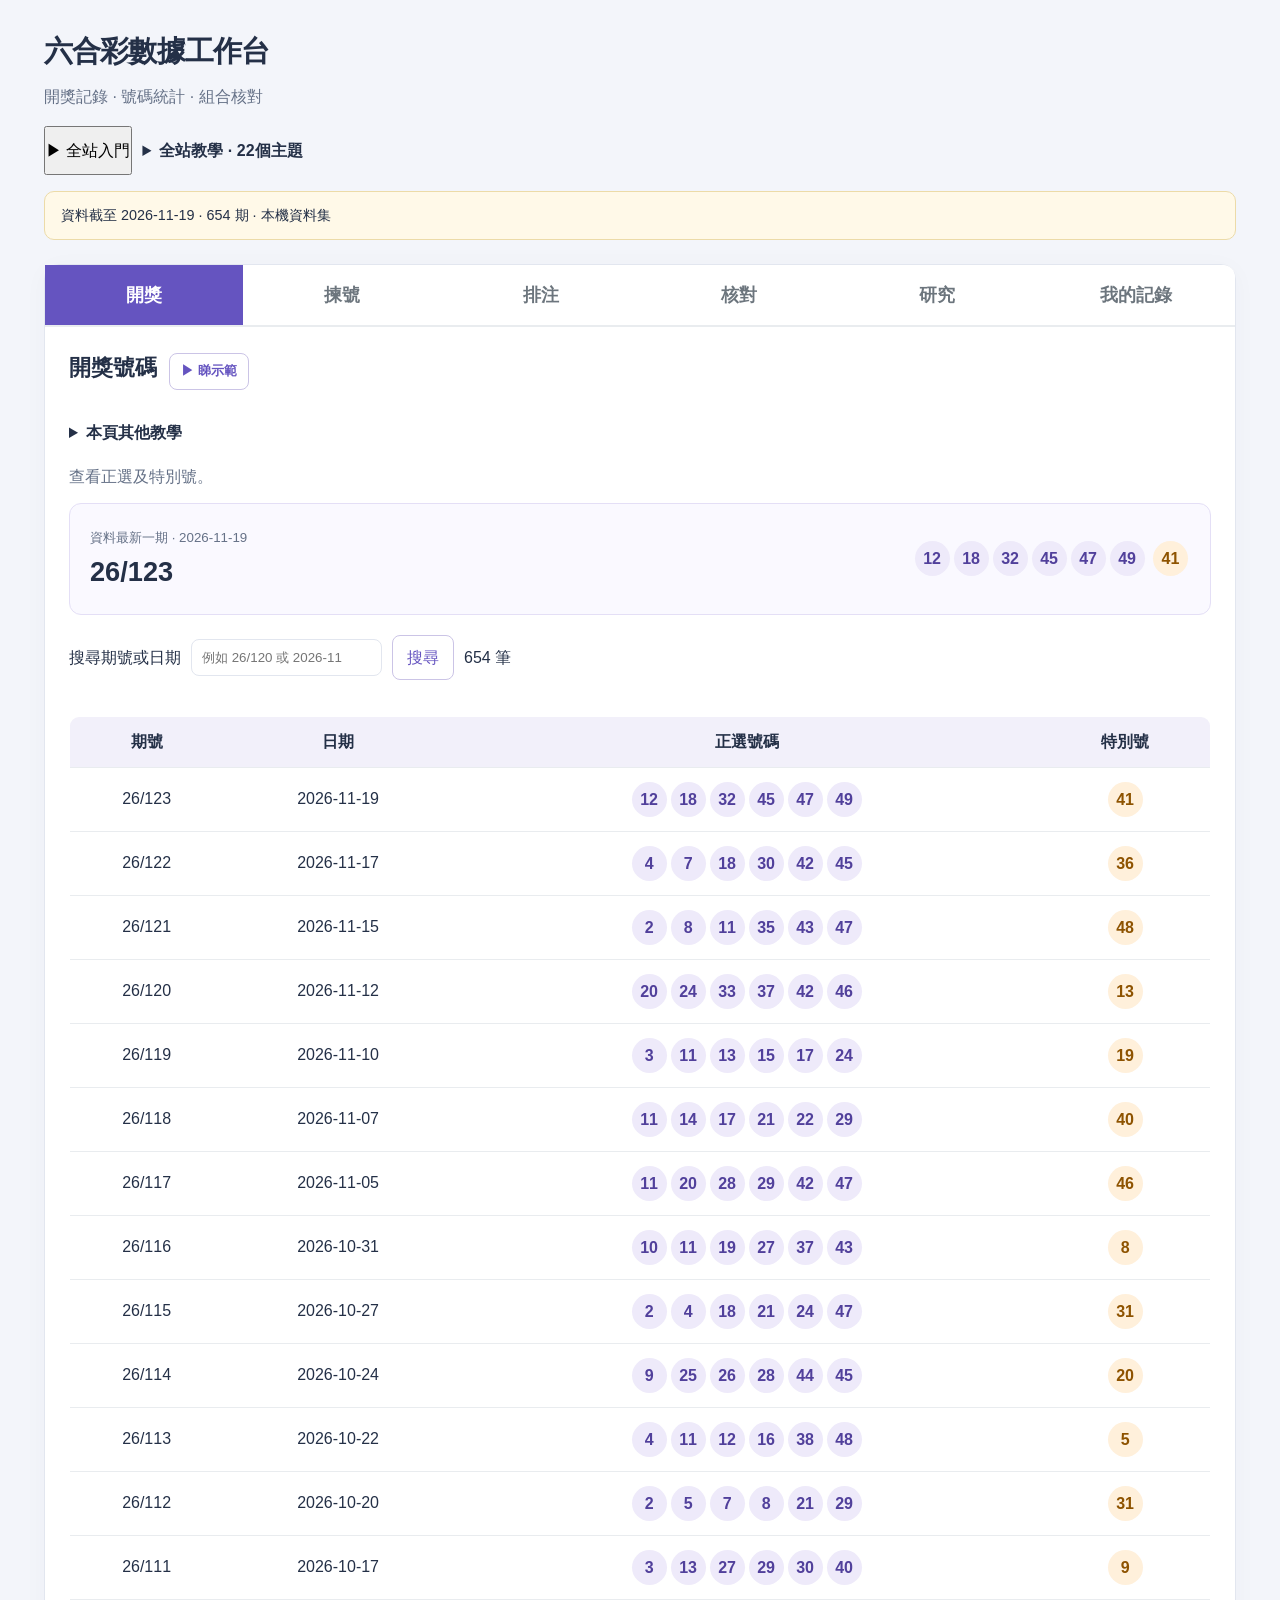
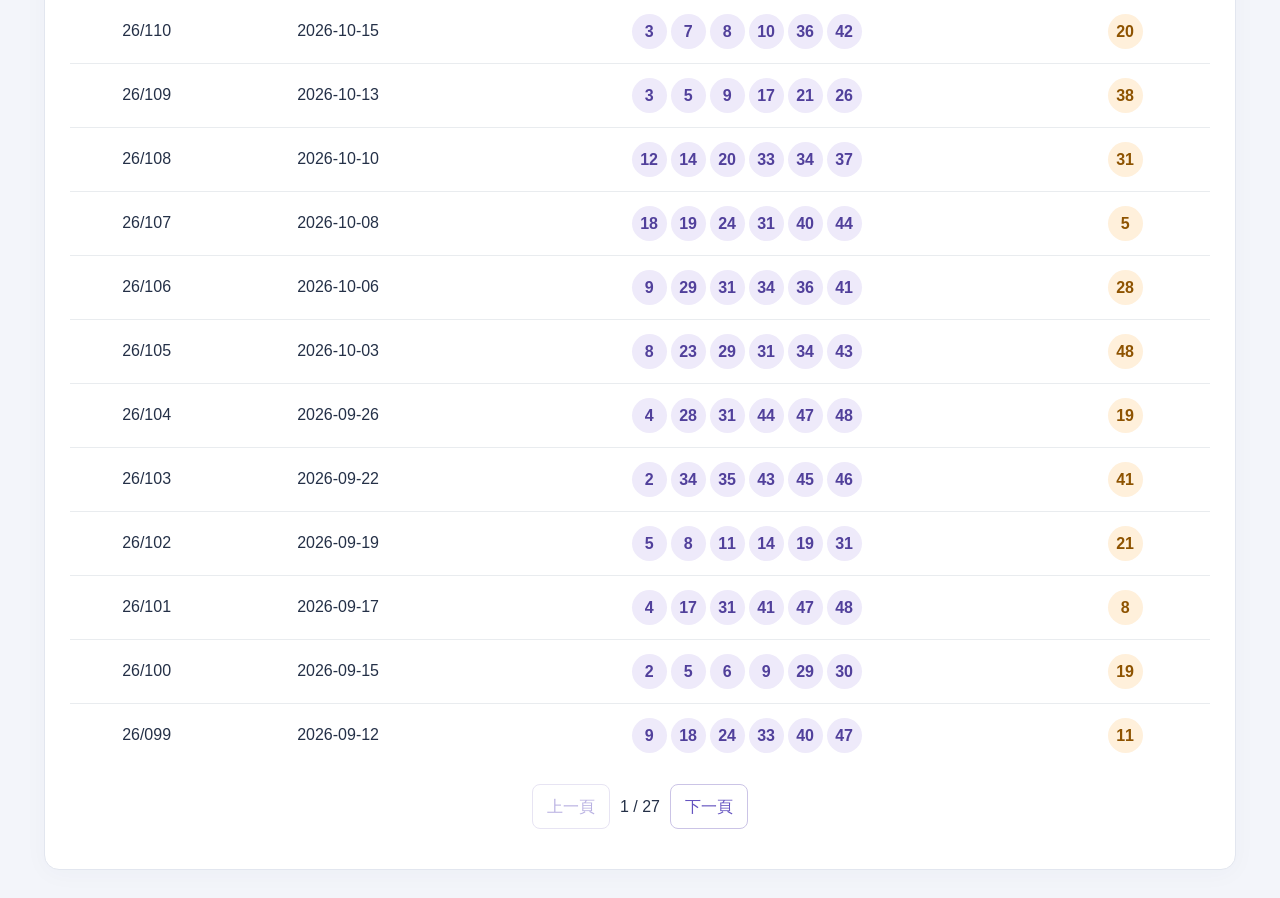
==== commit df84c10e: "Add files via upload" ====
--- a/index.html
+++ b/index.html
@@ -4,7 +4,7 @@
     <meta charset="UTF-8">
     <meta name="viewport" content="width=device-width, initial-scale=1.0">
     <title>六合彩數據工作台</title>
-    <link rel="stylesheet" href="assets/base.css?v=20261117-prospective"><link rel="stylesheet" href="assets/ui.css?v=20261123-pool-hit-odds">
+    <link rel="stylesheet" href="assets/base.css?v=20261117-prospective"><link rel="stylesheet" href="assets/ui.css?v=20261125-pool-study">
 <link rel="stylesheet" href="assets/tutorials.css?v=20261118-mode-layout">
 <link rel="stylesheet" href="assets/screen-tutorials.css?v=20261118-screen2">
 </head>
@@ -32,33 +32,7 @@
                 <!-- 統計標籤頁 -->
                 <div id="statistics" class="tab-pane">
                     <h2>號碼統計分析</h2>
-<section class="budget-panel" aria-labelledby="budget-title">
-<h3 id="budget-title">固定注數：比較實際中獎機會</h3>
-<p>先定注數及目標，再比較同一號碼池的排注方式。以下為研究及模擬，不會代你投注。</p>
-<div class="budget-grid">
-<label>每期注數<select id="budget-count"><option>5</option><option selected>10</option><option>15</option></select></label>
-<label>主要目標<select id="budget-target"><option value="3">至少一注中3個正選</option><option value="4">至少一注中4個正選</option></select></label>
-<label>探索用號碼池<select id="budget-scope"><option value="all">全49碼</option><option value="selected">按所選方法揀號</option><option value="custom">手動輸入心水池</option></select></label>
-<label id="budget-selection-field" hidden>選號方法<select id="budget-selection"><option value="rank">排名（含特別號）</option><option value="rank_regular">排名（只計正選）</option><option value="blend">長短期混合</option><option value="rank_with_pair">排名＋搭配</option></select></label>
-<label id="budget-size-field" hidden>自動號碼池大小<select id="budget-size"><option>10</option><option>11</option><option selected>12</option><option>13</option><option>14</option><option>15</option><option>16</option><option>17</option><option>18</option><option>19</option><option>20</option></select></label>
-<label id="budget-train-field" hidden>選號資料期數<input id="budget-train" type="number" min="1" max="500" value="100"></label>
-<label id="budget-short-field" hidden>混合短期<input id="budget-short" type="number" min="1" max="500" value="10"></label>
-<label>探索重現編號<input id="budget-seed" type="number" min="0" max="4294967295" value="20261118"></label>
-</div>
-<p id="budget-scope-note" class="muted" aria-live="polite">從全49碼排注。</p>
-<label id="budget-custom-field" class="budget-custom" hidden>心水號碼（以空格或逗號分隔）<input id="budget-custom" value="1 5 8 12 16 20 24 28 32 36 40 45"></label>
-<div class="search-row"><button id="budget-generate" onclick="BudgetUI.generate()">產生並比較兩組注碼</button><button id="budget-export" onclick="BudgetUI.exportBets()" disabled>匯出完整注碼 JSON</button></div>
-<p id="budget-status" role="status" aria-live="polite"></p><div id="budget-output"></div>
-<div class="search-row"><label>核對歷史一期 <select id="budget-draw"></select></label><button id="budget-check" onclick="BudgetUI.check()" disabled>核對這兩組注碼</button></div><div id="budget-check-result"></div>
-<details><summary>覆蓋方案：保證條件與整體機會</summary><p>12碼15注完整三碼覆蓋：池內有至少3個正選，至少一注中3個。此模板已逐一核對220種三碼組合。公平攪珠下，固定12碼完整覆蓋的整體中獎機會約14.8%；全49碼隨機15張不同注碼的平均機會約24.6%。兩者條件不同。</p><p>現有Mandel標準版覆蓋池內五碼組合：池內至少5個正選，至少一注中5個。刪注過濾會損失原覆蓋保證。</p><p><a href="https://combinatorialpress.com/ars-articles/volume-040-ars-articles/minimum-12-6-3-covers/" target="_blank" rel="noopener">12碼15注研究</a> · <a href="https://groups.google.com/g/rec.gambling.lottery/c/h9mVQc_rY3c" target="_blank" rel="noopener">163注原始來源</a></p><button onclick="BudgetUI.example()">查看49碼163注研究示例</button><div id="budget-example"></div></details>
-<hr><h3>新版前瞻：同注數，逐期比較中獎</h3>
-<p>開獎前鎖定五組注碼，資料更新後再核對。</p>
-<p id="ticket-config-summary"></p>
-<button type="button" onclick="BudgetUI.configureStudy()">設定研究選號及注數</button>
-<div class="search-row"><label>預定評估期數 <input id="budget-horizon" type="number" min="20" max="500" value="120"></label><label>新版研究方案 <select id="ticket-plan" onchange="BudgetUI.renderStudy()"><option value="new">建立新版研究</option></select></label><button id="ticket-create" onclick="BudgetUI.save(true)">鎖定新方案及首期五組注碼</button><button id="ticket-next" onclick="BudgetUI.save(false)" disabled>保存下一期五組注碼</button><button onclick="BudgetUI.renderStudy()">更新結果</button></div>
-<p id="ticket-status" role="status" aria-live="polite"></p><div id="ticket-results"></div>
-<div class="search-row"><button id="ticket-export" onclick="BudgetUI.exportStudy()" disabled>匯出新版研究 JSON</button><button id="ticket-csv" onclick="BudgetUI.csv()" disabled>匯出逐期 CSV</button><label>匯入新版備份 <input type="file" accept=".json,application/json" onchange="BudgetUI.importStudy(this)"></label></div>
-</section>
+
 
                     <div class="stats-controls">
                         <div class="range-selection">
@@ -116,7 +90,7 @@
                                                 <option value="cold_hot_balance">冷熱平衡</option>
                                                 <option value="random">純隨機</option>
                                             </select>
-                                            <select id="filter-count-select" aria-label="最終篩選號碼數" title="所有模式均以此數量作最終號碼總數" class="filter-count-select-sm" onchange="updateFilterModeDescription()">
+                                            <select id="filter-count-select" aria-label="最終篩選號碼數" title="目標號碼總數；冷熱平衡若範圍內號碼不足，會選取全部可用號碼" class="filter-count-select-sm" onchange="updateFilterModeDescription()">
 <option value="6">6個</option>
 <option value="7">7個</option>
 <option value="8">8個</option>
@@ -166,6 +140,23 @@
                                         </div>
                                     </div>
                                     <div id="blend-controls" hidden><label for="filter-short-periods">混合短期期數</label> <input id="filter-short-periods" type="number" min="1" value="10" onchange="updateFilterModeDescription()"><p class="muted">短期使用所選範圍中最新的幾期；長期使用整個所選範圍。兩邊先按期數換算頻率，再各佔50%；短期亦包含在長期內。例如長期20／短期10，最近10期合計佔75%權重，其餘10期佔25%。</p></div>
+                                    <div id="cold-hot-controls" class="cold-hot-controls" hidden>
+                                        <div class="cold-hot-range-row" role="group" aria-labelledby="hot-range-label">
+                                            <strong id="hot-range-label">最熱排名</strong>
+                                            <label>由 <input id="filter-hot-start" type="number" min="1" max="49" step="1" value="1" aria-label="最熱起始名次"></label>
+                                            <span>–</span>
+                                            <label><input id="filter-hot-end" type="number" min="1" max="49" step="1" value="25" aria-label="最熱結束名次"> 名</label>
+                                        </div>
+                                        <div class="cold-hot-range-row" role="group" aria-labelledby="cold-range-label">
+                                            <strong id="cold-range-label">最冷排名</strong>
+                                            <label>由 <input id="filter-cold-start" type="number" min="1" max="49" step="1" value="1" aria-label="最冷起始名次"></label>
+                                            <span>–</span>
+                                            <label><input id="filter-cold-end" type="number" min="1" max="49" step="1" value="24" aria-label="最冷結束名次"> 名</label>
+                                        </div>
+                                        <p class="muted">最熱第1名為出現最多，最冷第1名為出現最少。按所選期數計算，含特別號；同頻時熱榜按號碼由小至大，冷榜為倒序。優先兩邊各抽一半，一邊不足由另一邊補足；合共不足就選取範圍內全部號碼，重複號碼只計一次。</p>
+                                        <button type="button" onclick="filterHighFrequencyNumbers()">套用排名範圍</button>
+                                        <p id="cold-hot-error" class="error" role="alert"></p>
+                                    </div>
                                     <div class="hf-filter-info">
                                         <strong>篩選條件：</strong>
                                         <span id="filter-threshold-info" class="hf-highlight-text"></span>
@@ -199,7 +190,7 @@
                                                 <option value="complex">複式（每注7–15個號碼）</option>
                                                 <option value="smart">聰明組合</option>
                                                 <option value="smartComplex">聰明組合+復式</option>
-                                                <option value="banker">膽拖（手動揀膽／腳）</option>
+                                                <option value="banker">膽拖（隨機／手動揀膽腳）</option>
                                                 <option value="mandel">Mandel 濃縮法</option>
                                             </select>
 
@@ -270,7 +261,18 @@
                                                 </label>
                                             </div>
                                         </div>
-                                        
+
+                                        <div class="draw-repeat-control">
+                                            <span>每局隨機</span>
+                                            <label class="draw-repeat-switch" for="draw-repeat-switch">
+                                                <input type="checkbox" id="draw-repeat-switch" role="switch" aria-label="固定買法" aria-describedby="draw-repeat-help" onchange="onDrawRepeatChange()">
+                                                <span class="draw-repeat-track" aria-hidden="true"></span>
+                                            </label>
+                                            <span>固定買法</span>
+                                            <strong id="draw-repeat-label" aria-live="polite">每局隨機</strong>
+                                            <p id="draw-repeat-help">每次篩選重新排注；膽拖會按指定數量重新隨機揀膽／腳。</p>
+                                        </div>
+
                                         <div id="banker-draw-container" class="banker-picker" style="display:none">
                                             <h4>點選號碼做膽／腳</h4>
                                             <div class="banker-targets">
@@ -326,64 +328,40 @@
                             </div>
                         </div>
                     </div>
-                    <section id="pool-comparison" class="backtest">
-                        <h3>固定碼數：較新一期命中比較</h3>
-                        <p class="ux-purpose">四種揀號方法＋全49碼，同注數比較隨機排注及覆蓋搜尋。</p>
-                        <div class="search-row">
-                            <label>每期選號用前幾期 <input id="pool-train" type="number" min="1" value="100"></label>
-                            <label>混合短期 <input id="pool-short" type="number" min="1" value="10"></label>
-                            <label>每次選幾碼 <input id="pool-size" type="number" min="6" max="49" value="10"></label>
-                            <label>核對最近幾期 <input id="pool-periods" type="number" min="1" value="100"></label>
-                            <label>每法每期注數 <select id="pool-tickets"><option>1</option><option>2</option><option>3</option><option>4</option><option>5</option><option>6</option><option>7</option><option>8</option><option>9</option><option selected>10</option></select></label>
-                            <button id="compare-pool-selections" onclick="comparePoolSelections()">逐期比較</button>
-                            <button id="cancel-pool-comparison" onclick="cancelPoolComparison()" hidden>取消</button>
-                            <button id="export-pool-comparison" onclick="exportPoolComparison()" disabled>匯出逐期注碼 CSV</button>
-                        </div>
-                        <p class="muted">每期重新揀號、重新排注，只用開獎前資料；全49碼兩組亦每期重排。每注6碼，同組不重複。</p>
-                        <label>比較指標 <select id="pool-ticket-goal" onchange="renderPoolComparison()"><option value="hit3">至少一注中3個或以上：期數</option><option value="hit4">至少一注中4個或以上：期數</option><option value="winningTickets">中3個或以上：總注數</option></select></label>
-                        <p id="pool-comparison-status" role="status" aria-live="polite"></p>
-                        <div id="pool-comparison-results"></div>
-                        <details><summary>只看號碼池命中（未計排注）</summary>
-                            <label>號碼池排序 <select id="pool-goal" onchange="renderPoolComparison()"><option value="mean">平均命中正選</option><option value="hit3">中3碼或以上期數</option><option value="hit4">中4碼或以上期數</option></select></label>
-                            <div id="pool-only-results"></div>
-                        </details>
+                    <section id="rolling-study" class="rolling-study" aria-labelledby="rolling-title">
+                        <h3 id="rolling-title" data-taught="1">逐期驗證</h3>
+                        <p data-concise="1">用指定期數範圍選出候選號碼，核對緊接較新一期，再逐期往舊推，統計每種篩選方式的歷史命中比例。</p>
+                        <fieldset id="rolling-settings">
+                            <legend>選號及驗證設定</legend>
+                            <div class="rolling-settings-grid">
+                                <label>首次選號：最近第幾期起<input id="rolling-start" type="number" min="2" step="1" value="2"></label>
+                                <label>首次選號：最近第幾期止<input id="rolling-end" type="number" min="2" step="1" value="101"></label>
+                                <label>每次目標號碼數<input id="rolling-count" type="number" min="6" max="49" step="1" value="14"></label>
+                                <label>逐期驗證幾期<input id="rolling-periods" type="number" min="1" step="1" value="100"></label>
+                            </div>
+                            <p id="rolling-range-note" class="muted" aria-live="polite"></p>
+                            <fieldset class="rolling-methods">
+                                <legend>篩選方式（可同時比較）</legend>
+                                <label><input id="rolling-method-rank" type="checkbox" checked> 排名模式（熱門）</label>
+                                <label><input id="rolling-method-rank_cold" type="checkbox" checked> 排名模式（冷門）</label>
+                                <label><input id="rolling-method-rank_regular" type="checkbox" checked> 純排名（只計正選）</label>
+                                <label><input id="rolling-method-blend" type="checkbox" checked> 長短期混合</label>
+                                <label><input id="rolling-method-rank_with_pair" type="checkbox" checked> 排名＋搭配</label>
+                                <label><input id="rolling-method-cold_hot_balance" type="checkbox" checked> 冷熱平衡</label>
+                                <label><input id="rolling-method-random" type="checkbox" checked> 純隨機</label>
+                            </fieldset>
+                            <div id="rolling-blend-controls" class="rolling-option"><label>混合短期期數 <input id="rolling-short" type="number" min="1" step="1" value="10"></label><p class="muted">使用所選範圍中最新幾期，與整個範圍各佔50%權重。</p></div>
+                            <div id="rolling-balance-controls" class="cold-hot-controls">
+                                <div class="cold-hot-range-row" role="group" aria-label="研究最熱排名範圍"><strong>最熱排名</strong><label>由 <input id="rolling-hot-start" aria-label="研究最熱起始名次" type="number" min="1" max="49" step="1" value="1"></label><span>–</span><label><input id="rolling-hot-end" aria-label="研究最熱結束名次" type="number" min="1" max="49" step="1" value="25"> 名</label></div>
+                                <div class="cold-hot-range-row" role="group" aria-label="研究最冷排名範圍"><strong>最冷排名</strong><label>由 <input id="rolling-cold-start" aria-label="研究最冷起始名次" type="number" min="1" max="49" step="1" value="1"></label><span>–</span><label><input id="rolling-cold-end" aria-label="研究最冷結束名次" type="number" min="1" max="49" step="1" value="24"> 名</label></div>
+                                <p class="muted" data-concise="1">最熱／最冷第1名分別為出現最多／最少。優先兩邊各抽一半，一邊不足由另一邊補足；合共不足就取範圍內全部號碼，重複只計一次。</p>
+                            </div>
+                            <p class="muted" data-concise="1">除「只計正選」外，排名均包含特別號。同頻時熱榜按號碼由小至大，冷熱平衡的冷榜為熱榜倒序。隨機及冷熱平衡每期抽一次，相同資料及設定可重現結果。</p>
+                        </fieldset>
+                        <div class="search-row"><button id="rolling-run" onclick="RollingStudyUI.run()">開始逐期驗證</button><button id="rolling-cancel" onclick="RollingStudyUI.cancel()" hidden>取消</button><button id="rolling-export" onclick="RollingStudyUI.exportCSV()" disabled>匯出明細及機率 CSV</button></div>
+                        <p id="rolling-status" role="status" aria-live="polite"></p>
+                        <div id="rolling-results"></div>
                     </section>
-                    <section id="research-panel" class="backtest">
-                        <h3>前瞻研究：固定規則，逐期比較</h3>
-                        <p>每期同時保存「純排名、只計正選、長短期混合」三組 10 碼。主要目標固定為<strong>號碼池中至少 3 個正選</strong>；完整注碼、注數及規則一併鎖定。</p>
-                        <label for="research-plan">研究方案</label>
-                        <select id="research-plan" onchange="renderResearch(this.value)"><option value="new">建立新方案</option></select>
-                        <div class="search-row research-settings">
-                            <label>每期選號用前幾期 <input id="research-train" type="number" min="1" max="500" value="20" onchange="updateResearchDraft()"></label>
-                            <label>混合短期 <input id="research-short" type="number" min="1" max="500" value="10" onchange="updateResearchDraft()"></label>
-                            <label>評估其後連續幾期 <input id="research-horizon" type="number" min="20" max="500" value="100" onchange="updateResearchDraft()"></label>
-                            <label>三組共用注碼方式 <select id="research-bet-mode" onchange="updateResearchDraft()"><option value="sample">固定注數（同預算）</option><option value="mandel">Mandel 標準濃縮</option></select></label>
-                            <label>每方法每期注數 <input id="research-tickets" type="number" min="1" max="210" value="10" onchange="updateResearchDraft()"></label>
-                        </div>
-                        <p id="research-draft-summary"></p>
-                        <div class="research-actions">
-                            <button id="research-create" onclick="saveResearch(true)">鎖定方案及首期選號</button>
-                            <button id="research-lock" onclick="saveResearch(false)" hidden>保存下一期三組選號及注碼</button>
-                            <button onclick="renderResearch()">更新核對顯示</button>
-                            <button id="research-csv" onclick="exportResearchCSV()">匯出逐期 CSV</button>
-                            <button id="research-export" onclick="exportResearch()">匯出研究備份</button>
-                            <label class="research-import">匯入研究備份 <input id="research-import" type="file" accept=".json,application/json" onchange="importResearchFile(this)"></label>
-                        </div>
-                        <p id="research-status" role="status" aria-live="polite"></p>
-                        <details class="research-help"><summary>每期怎樣用？</summary><ol><li>首次設定期數及注數，鎖定方案；開始後不能改規則或重抽。</li><li>每次手動更新開獎資料後，按「更新核對顯示」，再保存下一期的三組選號。</li><li>必須在開獎日前保存；同日保存因欠缺精確開獎時間而保守排除。漏存不補選，亦不延長原定評估期數。</li><li>完成預定期數後一起評估三種方法。次要指標不取代原先主要目標，100 期亦不代表足以證明有效。</li></ol><p>全部為研究模擬，沒有代為下注。記錄只存於此瀏覽器，請定期匯出備份；本機時間沒有第三方驗證。網站不會自動下載開獎資料。研究備份亦包含於「核對中獎 → 匯出備份」。</p></details>
-                        <div id="research-results"></div>
-                    </section>
-                    <section id="forecast-panel" class="backtest">
-                        <h3>個別預存記錄（只比較號碼池）</h3>
-                        <p>先以最新一期為起點篩選，再保存目前號碼池。同一基準期只保存第一筆，並一併保存同碼數的純排名作比較。新增開獎資料後，會核對基準期緊接的下一期。</p>
-                        <button onclick="saveForecast()">鎖定目前篩選，等待下一期</button>
-                        <button onclick="renderForecasts()">更新核對顯示</button>
-                        <button onclick="exportForecasts()">匯出預存記錄 CSV</button>
-                        <p id="forecast-status" role="status"></p>
-                        <p class="muted">記錄保存在此瀏覽器，並納入「核對中獎 → 匯出備份」。本機時間及匯入檔案沒有獨立時間驗證；只把保存日期早於開獎日期的記錄納入前瞻統計。同日或較後保存只列為補錄。網站不會自動下載新開獎資料。</p>
-                        <div id="forecast-results"></div>
-                    </section>
-                    <section id="pair-comparison" class="backtest"></section>
                     <div id="stats-content" class="loading">正在載入統計數據...</div>
                 </div>
 
@@ -745,33 +723,34 @@
     </div>
 
     <script src="assets/draws.js?v=20261118-draw-26-123"></script>
-<script src="assets/core.js?v=20261117-prospective"></script>
+<script src="assets/core.js?v=20261125-third-prize"></script>
 <script src="assets/coverage.js?v=20261123-pool-hit-odds"></script>
 <script src="assets/selection-cover.js?v=20261123-odds"></script>
-<script src="assets/selection-odds.js?v=20261123-pool-hit-odds"></script>
-<script src="assets/selection-odds-ui.js?v=20261123-candidate-toggle"></script>
+<script src="assets/selection-odds.js?v=20261124-repeat-banker-odds"></script>
+<script src="assets/selection-odds-ui.js?v=20261124-repeat-banker-odds"></script>
 <script src="assets/pairing.js?v=20261117-prospective"></script>
-<script src="assets/selection.js?v=20261118-blend-tie-fix"></script>
-<script src="assets/forecast.js?v=20261117-prospective"></script>
-<script src="assets/storage.js?v=20261123-odds"></script>
-<script src="assets/app.js?v=20261117-prospective"></script>
-<script src="assets/statistics.js?v=20261123-history-hits"></script>
+<script src="assets/selection.js?v=20261125-flexible-cold-hot"></script>
+<script src="assets/forecast.js?v=20261125-cold-hot-ranges"></script>
+<script src="assets/storage.js?v=20261125-flexible-cold-hot"></script>
+<script src="assets/app.js?v=20261125-cold-hot-ranges"></script>
+<script src="assets/statistics.js?v=20261125-pool-study"></script>
 <script src="assets/mandel-engine.js?v=20261117-prospective"></script>
 <script src="assets/mandel.js?v=20261118-budget"></script>
-<script src="assets/ui.js?v=20261117-prospective"></script>
-<script src="assets/pairing-ui.js?v=20261118-budget"></script>
-<script src="assets/selection-ui.js?v=20261118-rolling49"></script>
+<script src="assets/ui.js?v=20261125-pool-study"></script>
+<script src="assets/pairing-ui.js?v=20261125-pool-study"></script>
+<script src="assets/selection-ui.js?v=20261125-pool-study"></script>
 <script src="assets/research-build.js?v=20261118-blend-tie-fix"></script>
 <script src="assets/research.js?v=20261117-prospective"></script>
-<script src="assets/research-ui.js?v=20261117-prospective"></script>
+<script src="assets/research-ui.js?v=20261125-pool-study"></script>
 <script src="assets/cover-templates.js?v=20261118-budget"></script>
 <script src="assets/budget.js?v=20261118-rolling49"></script>
 <script src="assets/pool-comparison.js?v=20261118-rolling49"></script>
 <script src="assets/ticket-research.js?v=20261118-pool20"></script>
 <script src="assets/ticket-build.js?v=20261118-rolling49"></script>
-<script src="assets/budget-ui.js?v=20261118-pool20"></script>
+<script src="assets/rolling-study.js?v=20261125-pool-study"></script>
+<script src="assets/rolling-study-ui.js?v=20261125-pool-study"></script>
 <script src="assets/tutorials.js?v=20261118-rolling49"></script>
-<script src="assets/ux-navigation.js?v=20261118-mode-layout"></script>
-<script src="assets/screen-tutorials.js?v=20261118-rolling49"></script>
+<script src="assets/ux-navigation.js?v=20261125-pool-study"></script>
+<script src="assets/screen-tutorials.js?v=20261125-pool-study"></script>
 </body>
 </html> 
--- a/assets/ui.css
+++ b/assets/ui.css
@@ -85,3 +85,42 @@
  .odds-table th, .odds-table td { padding: .6rem .45rem; }
  .selection-odds .table-scroll { max-width: 100%; overflow-x: auto; }
 }
+.draw-repeat-control{display:flex;align-items:center;flex-wrap:wrap;gap:10px;margin:14px 0;padding:14px;background:#fff;border:1px solid #cbc4e6;border-radius:10px;color:#203047}
+.draw-repeat-control p{flex-basis:100%;margin:0;font-size:.9rem;line-height:1.6}
+.draw-repeat-control strong{margin-left:auto;color:var(--accent)}
+.draw-repeat-switch{position:relative;display:inline-flex;width:48px;height:28px;cursor:pointer}
+.draw-repeat-switch input{position:absolute;opacity:0;width:100%;height:100%;margin:0}
+.draw-repeat-track{width:48px;height:28px;background:#667085;border-radius:20px;pointer-events:none}
+.draw-repeat-track:before{content:"";display:block;width:22px;height:22px;margin:3px;border-radius:50%;background:#fff;transition:transform .15s}
+.draw-repeat-switch input:checked+.draw-repeat-track{background:var(--accent,#6242ac)}
+.draw-repeat-switch input:checked+.draw-repeat-track:before{transform:translateX(20px)}
+.draw-repeat-switch input:focus-visible+.draw-repeat-track{outline:3px solid #3b82f6;outline-offset:3px}
+.banker-odds{padding:12px;border:1px solid #cbc4e6;border-radius:10px;background:#fff;margin:12px 0}
+.banker-odds details{margin:10px 0}.banker-odds summary{cursor:pointer;font-weight:600}
+.cold-hot-controls{margin:14px 0;padding:14px;border:1px solid #cbc4e6;border-radius:10px;background:#faf9ff}
+.cold-hot-range-row{display:flex;align-items:center;flex-wrap:wrap;gap:8px;margin-bottom:10px}
+.cold-hot-range-row label{display:inline-flex;align-items:center;gap:6px}
+.cold-hot-range-row input{width:66px;min-width:0;padding:8px;border:1px solid #cbc4e6;border-radius:7px;font:inherit}
+.cold-hot-controls p{font-size:.875rem;margin:10px 0}
+.cold-hot-controls button{padding:9px 14px;border:1px solid var(--accent);border-radius:8px;background:#fff;color:var(--accent)}
+#cold-hot-error:empty{display:none}
+.rolling-study fieldset{min-width:0;border:1px solid var(--line);border-radius:10px;padding:16px;margin:16px 0}
+.rolling-study legend{padding:0 6px;font-weight:600}
+.rolling-settings-grid{display:grid;grid-template-columns:repeat(4,minmax(0,1fr));gap:16px}
+.rolling-settings-grid label{display:flex;flex-direction:column;gap:8px}
+.rolling-settings-grid input,.rolling-option input,.rolling-details select{padding:9px;border:1px solid #cbc4e6;border-radius:7px;font:inherit;min-width:0}
+.rolling-option input{width:90px}
+.rolling-methods{display:flex;flex-wrap:wrap;gap:12px 24px}
+.rolling-methods label{display:flex;align-items:center;gap:6px}
+.rolling-methods input{width:18px;height:18px;accent-color:var(--accent)}
+.rolling-table{min-width:650px;width:100%}.rolling-table th:first-child{text-align:left;min-width:110px}
+.rolling-table small,.rolling-detail-table small{display:block;color:var(--muted);font-weight:400;font-size:.8rem;margin-top:4px}
+.rolling-table td strong{font-variant-numeric:tabular-nums;white-space:nowrap}
+.rolling-study h4{margin:24px 0 12px}.rolling-details{margin:24px 0}
+.rolling-detail-table{min-width:700px;width:100%;margin-top:16px}.rolling-detail-table td{text-align:left;vertical-align:top}
+.rolling-balls{display:flex;flex-wrap:wrap;gap:5px;max-width:360px}
+.rolling-ball{display:inline-flex;align-items:center;justify-content:center;width:29px;height:29px;border-radius:50%;background:#eeeafa;color:#51409b;font-size:.85rem}
+.rolling-hit{background:#d8f1e4;color:#175b3c;font-weight:700}.rolling-extra{background:#ffe7c2;color:#814400;font-weight:700}
+@media(max-width:768px){.rolling-settings-grid{grid-template-columns:repeat(2,minmax(0,1fr))}.rolling-study fieldset{padding:12px}.rolling-methods{gap:12px}}
+@media(max-width:420px){.rolling-settings-grid{grid-template-columns:1fr}}
+@media(max-width:768px){.hf-mode-inline{max-width:100%;flex-wrap:wrap}.hf-mode-inline select{max-width:100%}}
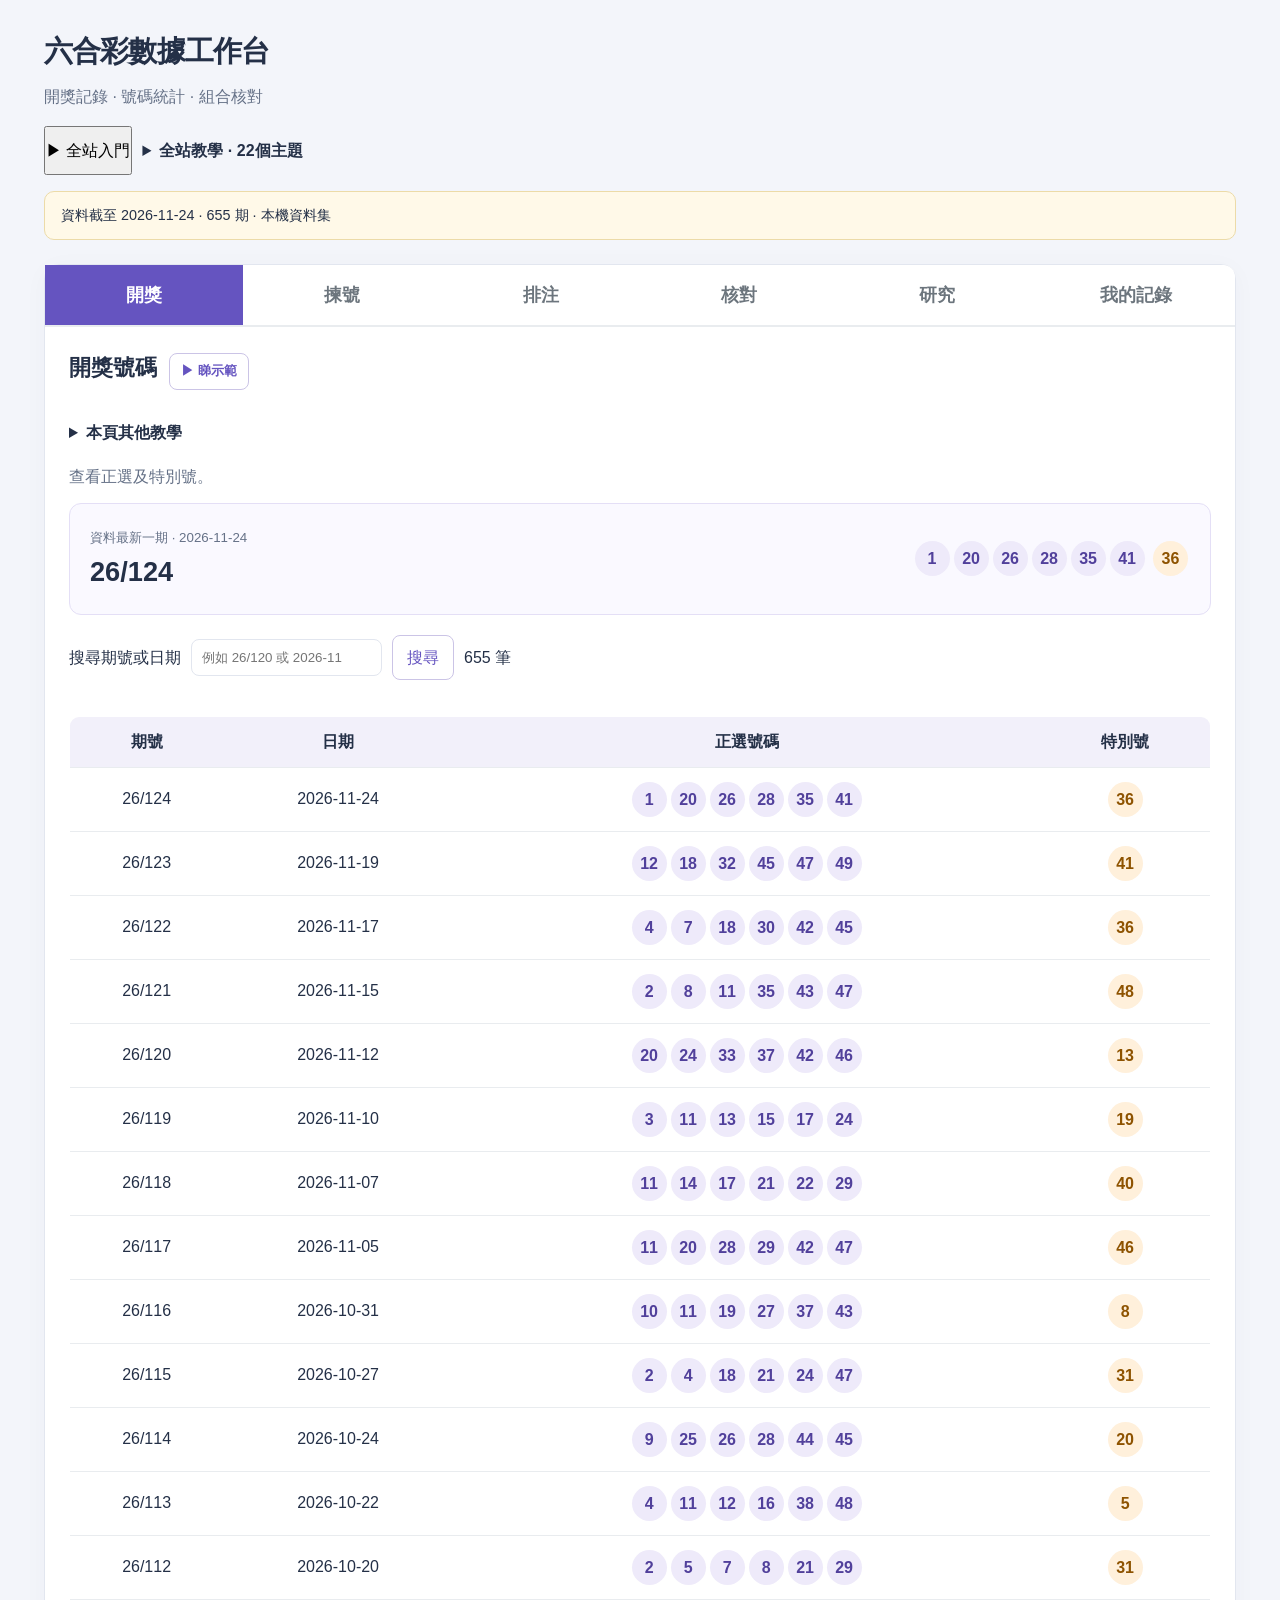
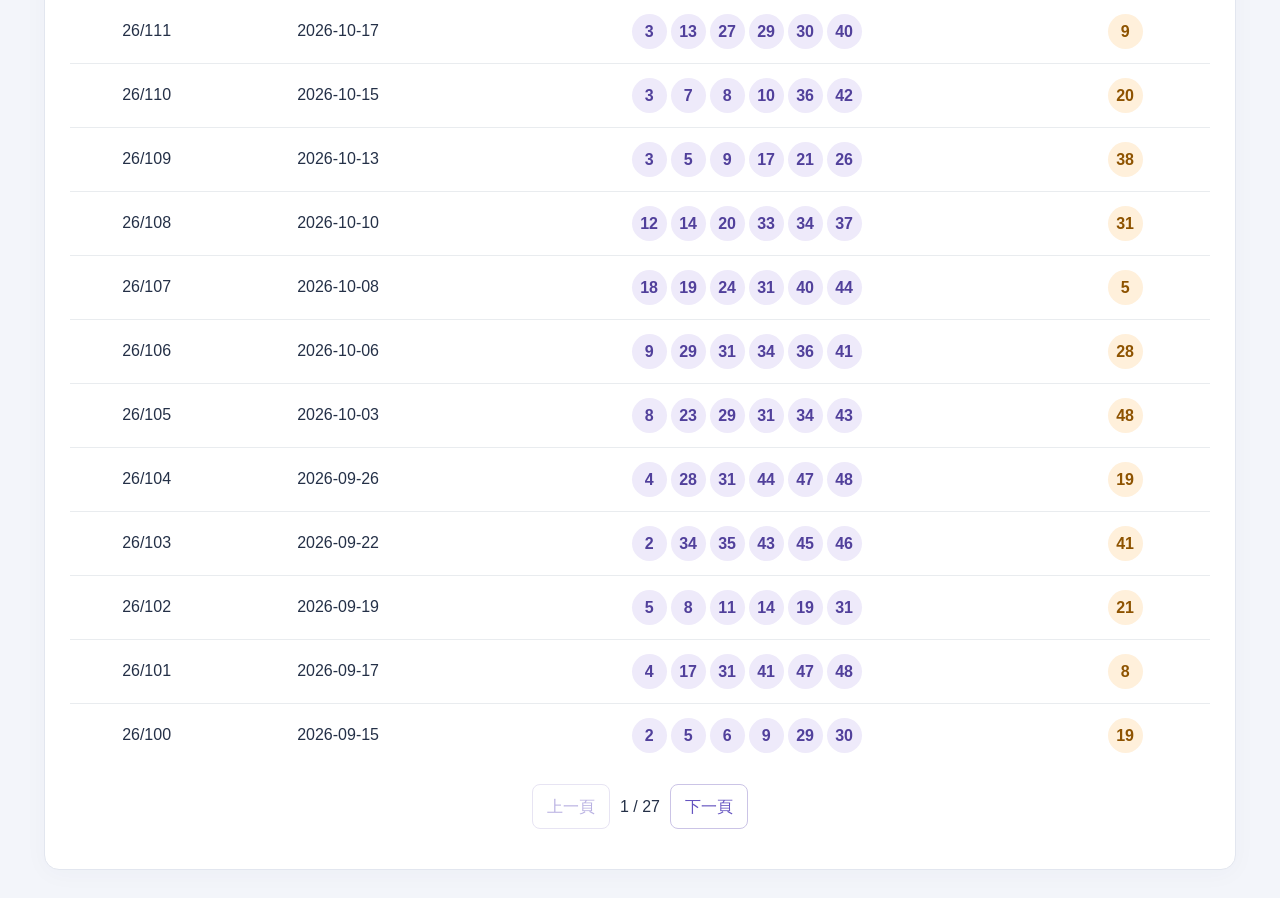
==== commit 639edf71: "Add files via upload" ====
--- a/index.html
+++ b/index.html
@@ -4,7 +4,7 @@
     <meta charset="UTF-8">
     <meta name="viewport" content="width=device-width, initial-scale=1.0">
     <title>六合彩數據工作台</title>
-    <link rel="stylesheet" href="assets/base.css?v=20261117-prospective"><link rel="stylesheet" href="assets/ui.css?v=20261125-pool-study">
+    <link rel="stylesheet" href="assets/base.css?v=20261117-prospective"><link rel="stylesheet" href="assets/ui.css?v=20261126-hit-intervals-ui2">
 <link rel="stylesheet" href="assets/tutorials.css?v=20261118-mode-layout">
 <link rel="stylesheet" href="assets/screen-tutorials.css?v=20261118-screen2">
 </head>
@@ -194,7 +194,7 @@
                                                 <option value="mandel">Mandel 濃縮法</option>
                                             </select>
 
-<div id="draw-ticket-count-container" class="draw-mode-option"><label for="draw-ticket-count">注數（覆蓋式排法）</label><select id="draw-ticket-count" onchange="refreshRandom6()"><option value="1">1注</option><option value="2">2注</option><option value="3">3注</option><option value="4">4注</option><option value="5">5注</option><option value="6">6注</option><option value="7">7注</option><option value="8">8注</option><option value="9">9注</option><option value="10">10注</option></select></div>
+<div id="draw-ticket-count-container" class="draw-mode-option"><label for="draw-ticket-count">注數（覆蓋式排法）</label><select id="draw-ticket-count" onchange="refreshRandom6()"><option value="1">1注</option><option value="2">2注</option><option value="3">3注</option><option value="4">4注</option><option value="5">5注</option><option value="6">6注</option><option value="7">7注</option><option value="8">8注</option><option value="9">9注</option><option value="10">10注</option><option value="11">11注</option><option value="12">12注</option><option value="13">13注</option><option value="14">14注</option><option value="15">15注</option><option value="16">16注</option><option value="17">17注</option><option value="18">18注</option><option value="19">19注</option><option value="20">20注</option><option value="21">21注</option><option value="22">22注</option><option value="23">23注</option><option value="24">24注</option><option value="25">25注</option><option value="26">26注</option><option value="27">27注</option><option value="28">28注</option><option value="29">29注</option><option value="30">30注</option></select></div>
                                             <div id="paired-count-container" class="draw-mode-option" style="display:none"><label for="paired-count">保留搭配注數</label><select id="paired-count" onchange="refreshRandom6()"><option>1</option><option>3</option><option selected>5</option><option>10</option></select></div>
                                             <!-- Mandel 模式：號碼數量選擇器 -->
                                             <div id="mandel-draw-count-container" class="draw-mode-option" style="display: none;">
@@ -358,7 +358,7 @@
                             </div>
                             <p class="muted" data-concise="1">除「只計正選」外，排名均包含特別號。同頻時熱榜按號碼由小至大，冷熱平衡的冷榜為熱榜倒序。隨機及冷熱平衡每期抽一次，相同資料及設定可重現結果。</p>
                         </fieldset>
-                        <div class="search-row"><button id="rolling-run" onclick="RollingStudyUI.run()">開始逐期驗證</button><button id="rolling-cancel" onclick="RollingStudyUI.cancel()" hidden>取消</button><button id="rolling-export" onclick="RollingStudyUI.exportCSV()" disabled>匯出明細及機率 CSV</button></div>
+                        <div class="search-row"><button id="rolling-run" onclick="RollingStudyUI.run()">開始逐期驗證</button><button id="rolling-cancel" onclick="RollingStudyUI.cancel()" hidden>取消</button><button id="rolling-export" onclick="RollingStudyUI.exportCSV()" disabled>匯出明細、機率及間隔 CSV</button></div>
                         <p id="rolling-status" role="status" aria-live="polite"></p>
                         <div id="rolling-results"></div>
                     </section>
@@ -722,35 +722,35 @@
         </div>
     </div>
 
-    <script src="assets/draws.js?v=20261118-draw-26-123"></script>
-<script src="assets/core.js?v=20261125-third-prize"></script>
-<script src="assets/coverage.js?v=20261123-pool-hit-odds"></script>
-<script src="assets/selection-cover.js?v=20261123-odds"></script>
-<script src="assets/selection-odds.js?v=20261124-repeat-banker-odds"></script>
-<script src="assets/selection-odds-ui.js?v=20261124-repeat-banker-odds"></script>
-<script src="assets/pairing.js?v=20261117-prospective"></script>
-<script src="assets/selection.js?v=20261125-flexible-cold-hot"></script>
-<script src="assets/forecast.js?v=20261125-cold-hot-ranges"></script>
-<script src="assets/storage.js?v=20261125-flexible-cold-hot"></script>
-<script src="assets/app.js?v=20261125-cold-hot-ranges"></script>
-<script src="assets/statistics.js?v=20261125-pool-study"></script>
-<script src="assets/mandel-engine.js?v=20261117-prospective"></script>
-<script src="assets/mandel.js?v=20261118-budget"></script>
-<script src="assets/ui.js?v=20261125-pool-study"></script>
-<script src="assets/pairing-ui.js?v=20261125-pool-study"></script>
-<script src="assets/selection-ui.js?v=20261125-pool-study"></script>
-<script src="assets/research-build.js?v=20261118-blend-tie-fix"></script>
-<script src="assets/research.js?v=20261117-prospective"></script>
-<script src="assets/research-ui.js?v=20261125-pool-study"></script>
-<script src="assets/cover-templates.js?v=20261118-budget"></script>
-<script src="assets/budget.js?v=20261118-rolling49"></script>
-<script src="assets/pool-comparison.js?v=20261118-rolling49"></script>
-<script src="assets/ticket-research.js?v=20261118-pool20"></script>
-<script src="assets/ticket-build.js?v=20261118-rolling49"></script>
-<script src="assets/rolling-study.js?v=20261125-pool-study"></script>
-<script src="assets/rolling-study-ui.js?v=20261125-pool-study"></script>
-<script src="assets/tutorials.js?v=20261118-rolling49"></script>
-<script src="assets/ux-navigation.js?v=20261125-pool-study"></script>
-<script src="assets/screen-tutorials.js?v=20261125-pool-study"></script>
+    <script src="assets/draws.js?v=20261118-draw-26-1232"></script>
+<script src="assets/core.js?v=20261125-third-prize1"></script>
+<script src="assets/coverage.js?v=20261123-pool-hit-odds1"></script>
+<script src="assets/selection-cover.js?v=20261123-odds1"></script>
+<script src="assets/selection-odds.js?v=20261124-repeat-banker-odds1"></script>
+<script src="assets/selection-odds-ui.js?v=20261124-repeat-banker-odds1"></script>
+<script src="assets/pairing.js?v=20261117-prospective1"></script>
+<script src="assets/selection.js?v=20261125-flexible-cold-hot1"></script>
+<script src="assets/forecast.js?v=20261125-cold-hot-ranges1"></script>
+<script src="assets/storage.js?v=20261125-flexible-cold-hot1"></script>
+<script src="assets/app.js?v=20261125-cold-hot-ranges1"></script>
+<script src="assets/statistics.js?v=20261125-pool-study1"></script>
+<script src="assets/mandel-engine.js?v=20261117-prospective1"></script>
+<script src="assets/mandel.js?v=20261118-budget1"></script>
+<script src="assets/ui.js?v=20261125-pool-study1"></script>
+<script src="assets/pairing-ui.js?v=20261125-pool-study1"></script>
+<script src="assets/selection-ui.js?v=20261125-pool-study1"></script>
+<script src="assets/research-build.js?v=20261118-blend-tie-fix1"></script>
+<script src="assets/research.js?v=20261117-prospective1"></script>
+<script src="assets/research-ui.js?v=20261125-pool-study1"></script>
+<script src="assets/cover-templates.js?v=20261118-budget1"></script>
+<script src="assets/budget.js?v=20261118-rolling491"></script>
+<script src="assets/pool-comparison.js?v=20261118-rolling491"></script>
+<script src="assets/ticket-research.js?v=20261118-pool201"></script>
+<script src="assets/ticket-build.js?v=20261118-rolling491"></script>
+<script src="assets/rolling-study.js?v=20261126-hit-intervals"></script>
+<script src="assets/rolling-study-ui.js?v=20261126-hit-intervals-ui2"></script>
+<script src="assets/tutorials.js?v=20261118-rolling491"></script>
+<script src="assets/ux-navigation.js?v=20261125-pool-study1"></script>
+<script src="assets/screen-tutorials.js?v=20261125-pool-study1"></script>
 </body>
 </html> 
